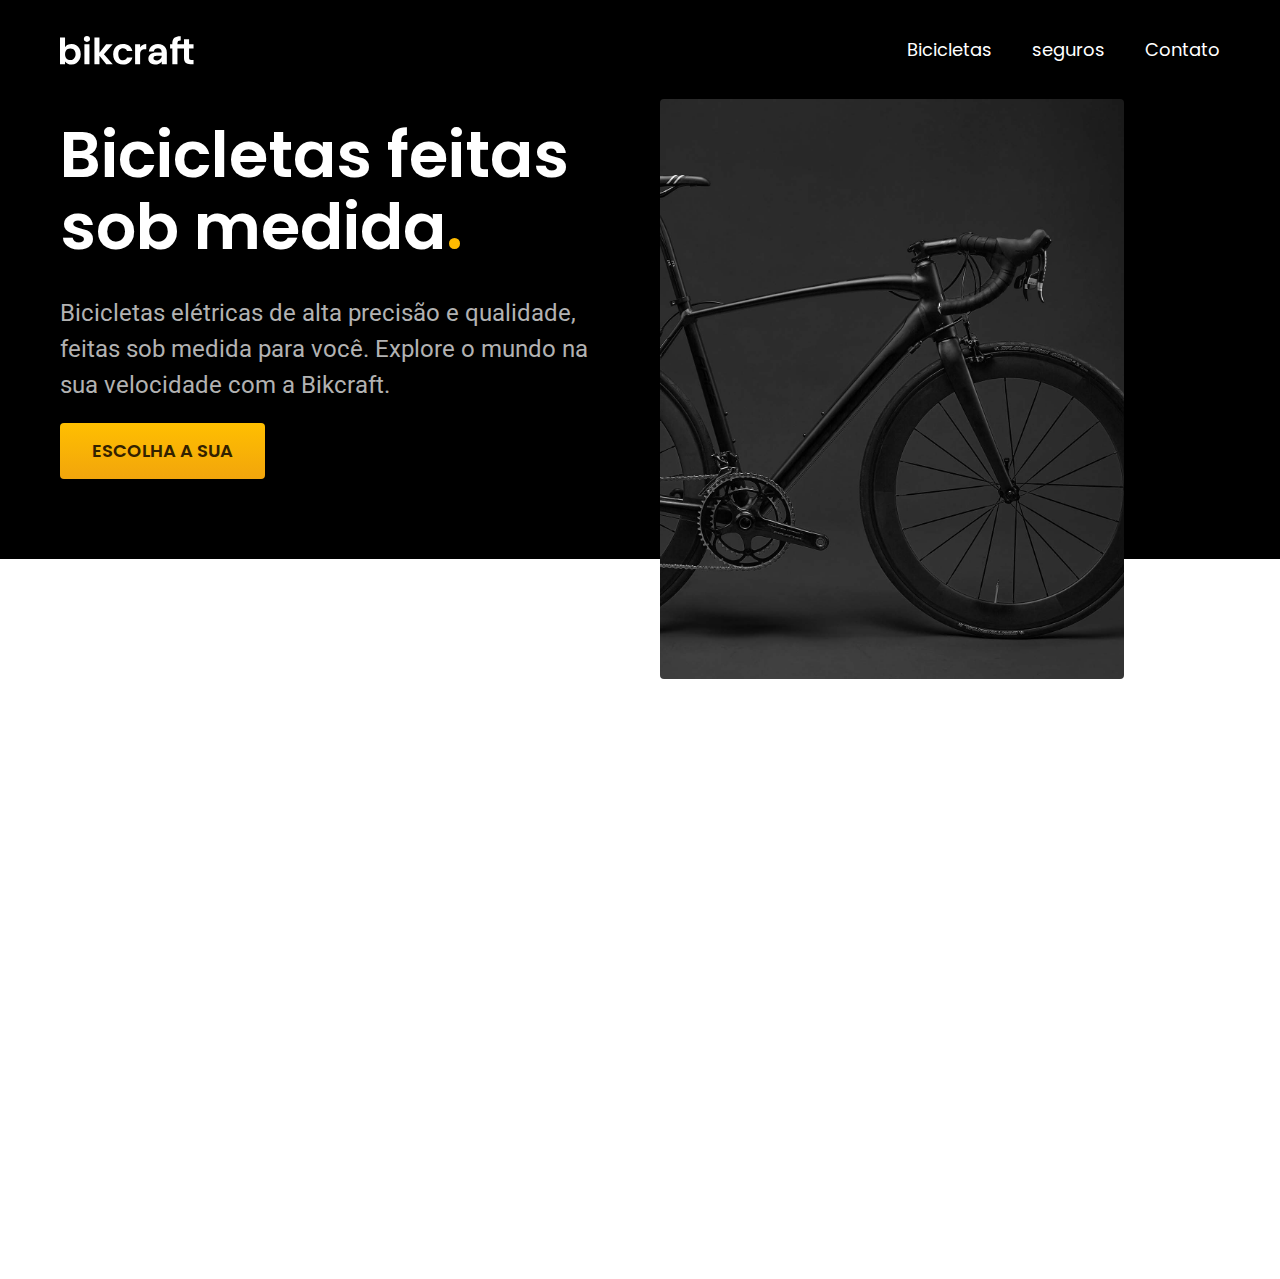
==== index.html @ f90decf6 "atualização das fonts" ====
<!DOCTYPE html>
<html lang="pt-br">

<head>
  <meta charset="UTF-8">
  <meta name="viewport" content="width=device-width, initial-scale=1.0">
  <meta name="description" content="Bicicletas elétricas de alta precisão e qualidade, feitas sob medida para você. Explore o mundo na sua velocidade com a Bikcraft.">
  <title>Bikcraft - Bicicletas Elétricas</title>
  <link rel="stylesheet" href="./css/style.css">

  <link rel="preconnect" href="https://fonts.googleapis.com">
  <link rel="preconnect" href="https://fonts.gstatic.com" crossorigin>
  <link href="https://fonts.googleapis.com/css2?family=Poppins:wght@400;600&family=Roboto:wght@400;500&display=swap" rel="stylesheet">
</head>

<body>
  <header class="header-bg">
    <div class="header">
      <a href="./"><img src="./img/bikcraft.svg" alt=""></a>

      <nav aria-label="primaria">
        <ul class="header-menu">
          <li><a href="./bicicletas.html">Bicicletas</a></li>
          <li><a href="./seguros.html">seguros</a></li>
          <li><a href="./contato.html">Contato</a></li>
        </ul>
      </nav>
    </div>
  </header>

  <main class="introducao-bg">
    <div class="introducao">
      <div class="introducao-conteudo">
        <h1>Bicicletas feitas sob medida<span>.</span></h1>
        <p>Bicicletas elétricas de alta precisão e qualidade, feitas sob medida para você. Explore o mundo na sua velocidade com a Bikcraft.</p>
        <a href="./bicicletas.html">Escolha a sua</a>
      </div>
      <div>
        <img src="./img/fotos/introducao.jpg" alt="Bicicleta elétrica preta.">
      </div>
    </div>

  </main>

</body>

</html>
---- css/style.css ----
body {
  margin: 0px;
  font-family: Arial, Helvetica, sans-serif;
  padding-bottom: 600px;
}

h1,
ul,
p {
  margin: 0px;
}

ul {
  margin: 0px;
  padding: 0px;
  list-style: none;
}

a {
  text-decoration: none;
  color: inherit;
}

img {
  max-width: 100%;
  display: block;
}

.header-bg {
  background-color: #000000;
}

.header {
  display: flex;
  flex-wrap: wrap;
  gap: 20px;
  justify-content: space-between;
  align-items: center;
  box-sizing: border-box;
  padding: 20px;
  max-width: 1200px;
  margin-left: auto;
  margin-right: auto;
}

.header-menu {
  display: flex;
  flex-wrap: wrap;
  gap: 40px;
}

.header-menu a {
  color: #ffffff;
  display: inline-block;
  padding: 16px 0px;
  font-size: 18px;
  position: relative;
  font-family: "poppins";
  font-weight: 400;
}
.header-menu a::after {
  content: "";
  display: block;
  height: 2px;
  width: 0%;
  background: #ffffff;
  margin-top: 4px;
  transition: 0.3s;
  position: absolute;
}

.header-menu a:hover:after {
  width: 100%;
}

@media (max-width: 800px) {
  .header-menu {
    gap: 20px;
  }
  .header-menu a {
    background: #111111;
    padding: 12px 16px;
    border-radius: 4px;
  }
  .header-menu a:hover {
    background-color: #2e2e2e;
  }
  .header a::after {
    display: none;
  }
}

@media (max-width: 600px) {
  .header-menu {
    gap: 12px;
  }
  .header-menu a {
    padding: 8px 12px;
    font-size: 14px;
  }
}

.introducao-bg {
  background: #000000;
  color: #ffffff;
  box-shadow: inset 0 -120px #ffffff;
}

.introducao {
  display: grid;
  grid-template-columns: 1fr 1fr;
  gap: 0px 40px;
  box-sizing: border-box;
  max-width: 1200px;
  padding-left: 20px;
  padding-right: 20px;
  margin-left: auto;
  margin-right: auto;
}

.introducao-conteudo {
  align-self: end;
  padding-bottom: 200px;
}

.introducao img {
  height: 100%;
  object-fit: cover;
  margin-bottom: -120px;
  border-radius: 4px;
}

.introducao h1 {
  margin-bottom: 32px;
  font-size: 64px;
  line-height: 1.125;
  font-family: "poppins";
  font-weight: 600;
}
.introducao h1 span {
  color: #ffbb00;
}

.introducao p {
  margin-bottom: 20px;
  font-size: 24px;
  line-height: 1.5;
  color: #b2b2b2;
  font-family: "roboto";
  font-weight: 400;
}
.introducao a {
  display: inline-block;
  padding: 16px 32px;
  background: linear-gradient(#ffbf00, #f2a50c);
  border-radius: 4px;
  box-shadow: 0 1px 2px rgba(0, 0, 0, 0.1);
  text-transform: uppercase;
  color: #332200;
  font-size: 18px;
  line-height: 1.33;
  font-family: "poppins";
  font-weight: 600;
}

.introducao a:hover {
  background: linear-gradient(#ffb60d, #e59317);
  border-radius: 4px;
  box-shadow: 0 1px 2px rgba(0, 0, 0, 0.1);
}
@media (max-width: 600px) {
  .introducao a {
    padding: 12px 16px;
    font-size: 16px;
  }
}

@media (max-width: 1200px) {
  .introducao h1 {
    font-size: 48px;
  }
  .introducao p {
    font-size: 18px;
  }
}

@media (max-width: 800px) {
  .introducao-bg {
    background: #111111;
    padding-top: 40px;
    box-shadow: inset 0 -60px #ffffff;
  }
  .introducao {
    grid-template-columns: 1fr;
    gap: 32px;
  }
  .introducao-conteudo {
    padding-bottom: 0px;
  }
  .introducao h1 {
    font-size: 32px;
    margin-bottom: 16px;
  }
  .introducao img {
    height: 300px;
    width: 100%;
  }
}
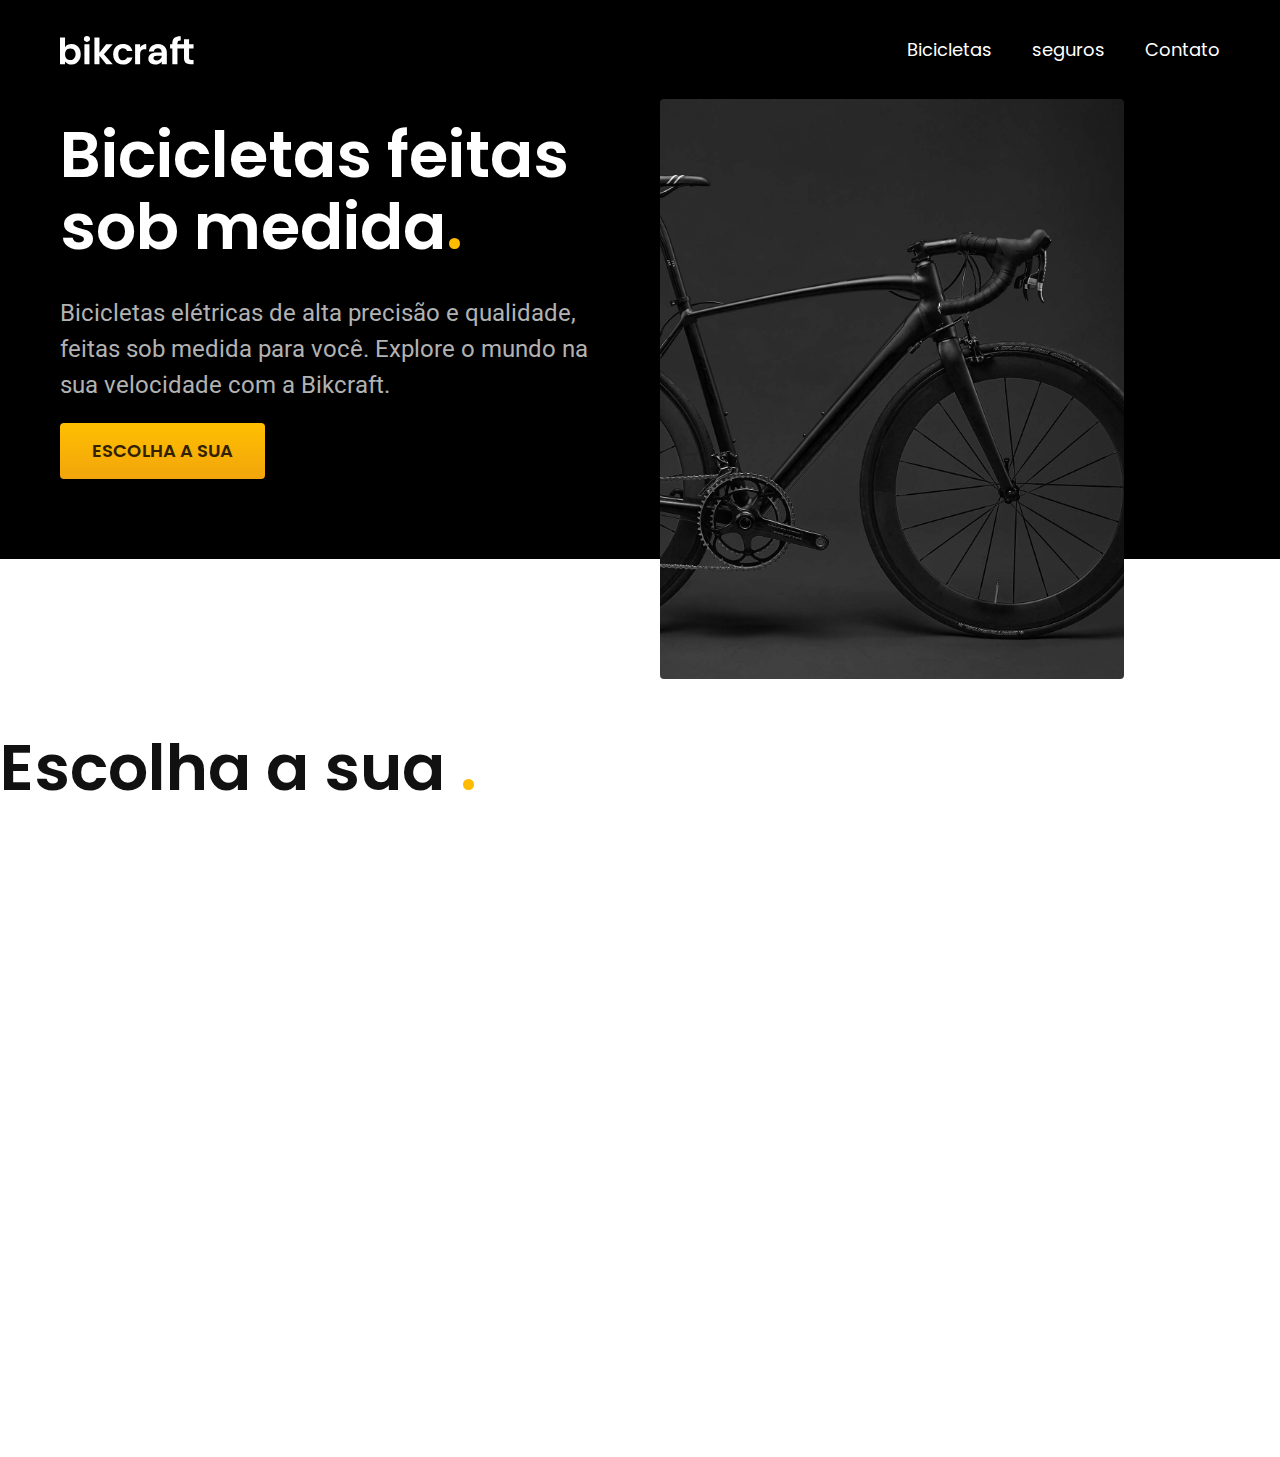
==== commit 438a05aa: "estrutura melhorada" ====
--- a/index.html
+++ b/index.html
@@ -19,7 +19,7 @@
       <a href="./"><img src="./img/bikcraft.svg" alt=""></a>
 
       <nav aria-label="primaria">
-        <ul class="header-menu">
+        <ul class="header-menu cor-0">
           <li><a href="./bicicletas.html">Bicicletas</a></li>
           <li><a href="./seguros.html">seguros</a></li>
           <li><a href="./contato.html">Contato</a></li>
@@ -31,9 +31,9 @@
   <main class="introducao-bg">
     <div class="introducao">
       <div class="introducao-conteudo">
-        <h1>Bicicletas feitas sob medida<span>.</span></h1>
-        <p>Bicicletas elétricas de alta precisão e qualidade, feitas sob medida para você. Explore o mundo na sua velocidade com a Bikcraft.</p>
-        <a href="./bicicletas.html">Escolha a sua</a>
+        <h1 class="texto-grande cor-0">Bicicletas feitas sob medida<span class="cor-p1">.</span></h1>
+        <p class="texto-medio cor-5">Bicicletas elétricas de alta precisão e qualidade, feitas sob medida para você. Explore o mundo na sua velocidade com a Bikcraft.</p>
+        <a class="botao" href="./bicicletas.html">Escolha a sua</a>
       </div>
       <div>
         <img src="./img/fotos/introducao.jpg" alt="Bicicleta elétrica preta.">
@@ -42,6 +42,8 @@
 
   </main>
 
+  <h2 class="texto-grande">Escolha a sua <span class="cor-p1">.</span></h2>
+
 </body>
 
 </html>--- a/css/style.css
+++ b/css/style.css
@@ -1,208 +1,13 @@
-body {
-  margin: 0px;
-  font-family: Arial, Helvetica, sans-serif;
-  padding-bottom: 600px;
-}
+@import "./global/header.css";
+@import "./utilidades/tipografia.css";
+@import "./utilidades/cores.css";
+@import "./utilidades/componentes.css";
 
-h1,
-ul,
-p {
-  margin: 0px;
-}
+@import "./global/global.css";
 
-ul {
-  margin: 0px;
-  padding: 0px;
-  list-style: none;
-}
+/* Utilidades */
+@import "./componentes/utilidades.css";
 
-a {
-  text-decoration: none;
-  color: inherit;
-}
+/*Home*/
 
-img {
-  max-width: 100%;
-  display: block;
-}
-
-.header-bg {
-  background-color: #000000;
-}
-
-.header {
-  display: flex;
-  flex-wrap: wrap;
-  gap: 20px;
-  justify-content: space-between;
-  align-items: center;
-  box-sizing: border-box;
-  padding: 20px;
-  max-width: 1200px;
-  margin-left: auto;
-  margin-right: auto;
-}
-
-.header-menu {
-  display: flex;
-  flex-wrap: wrap;
-  gap: 40px;
-}
-
-.header-menu a {
-  color: #ffffff;
-  display: inline-block;
-  padding: 16px 0px;
-  font-size: 18px;
-  position: relative;
-  font-family: "poppins";
-  font-weight: 400;
-}
-.header-menu a::after {
-  content: "";
-  display: block;
-  height: 2px;
-  width: 0%;
-  background: #ffffff;
-  margin-top: 4px;
-  transition: 0.3s;
-  position: absolute;
-}
-
-.header-menu a:hover:after {
-  width: 100%;
-}
-
-@media (max-width: 800px) {
-  .header-menu {
-    gap: 20px;
-  }
-  .header-menu a {
-    background: #111111;
-    padding: 12px 16px;
-    border-radius: 4px;
-  }
-  .header-menu a:hover {
-    background-color: #2e2e2e;
-  }
-  .header a::after {
-    display: none;
-  }
-}
-
-@media (max-width: 600px) {
-  .header-menu {
-    gap: 12px;
-  }
-  .header-menu a {
-    padding: 8px 12px;
-    font-size: 14px;
-  }
-}
-
-.introducao-bg {
-  background: #000000;
-  color: #ffffff;
-  box-shadow: inset 0 -120px #ffffff;
-}
-
-.introducao {
-  display: grid;
-  grid-template-columns: 1fr 1fr;
-  gap: 0px 40px;
-  box-sizing: border-box;
-  max-width: 1200px;
-  padding-left: 20px;
-  padding-right: 20px;
-  margin-left: auto;
-  margin-right: auto;
-}
-
-.introducao-conteudo {
-  align-self: end;
-  padding-bottom: 200px;
-}
-
-.introducao img {
-  height: 100%;
-  object-fit: cover;
-  margin-bottom: -120px;
-  border-radius: 4px;
-}
-
-.introducao h1 {
-  margin-bottom: 32px;
-  font-size: 64px;
-  line-height: 1.125;
-  font-family: "poppins";
-  font-weight: 600;
-}
-.introducao h1 span {
-  color: #ffbb00;
-}
-
-.introducao p {
-  margin-bottom: 20px;
-  font-size: 24px;
-  line-height: 1.5;
-  color: #b2b2b2;
-  font-family: "roboto";
-  font-weight: 400;
-}
-.introducao a {
-  display: inline-block;
-  padding: 16px 32px;
-  background: linear-gradient(#ffbf00, #f2a50c);
-  border-radius: 4px;
-  box-shadow: 0 1px 2px rgba(0, 0, 0, 0.1);
-  text-transform: uppercase;
-  color: #332200;
-  font-size: 18px;
-  line-height: 1.33;
-  font-family: "poppins";
-  font-weight: 600;
-}
-
-.introducao a:hover {
-  background: linear-gradient(#ffb60d, #e59317);
-  border-radius: 4px;
-  box-shadow: 0 1px 2px rgba(0, 0, 0, 0.1);
-}
-@media (max-width: 600px) {
-  .introducao a {
-    padding: 12px 16px;
-    font-size: 16px;
-  }
-}
-
-@media (max-width: 1200px) {
-  .introducao h1 {
-    font-size: 48px;
-  }
-  .introducao p {
-    font-size: 18px;
-  }
-}
-
-@media (max-width: 800px) {
-  .introducao-bg {
-    background: #111111;
-    padding-top: 40px;
-    box-shadow: inset 0 -60px #ffffff;
-  }
-  .introducao {
-    grid-template-columns: 1fr;
-    gap: 32px;
-  }
-  .introducao-conteudo {
-    padding-bottom: 0px;
-  }
-  .introducao h1 {
-    font-size: 32px;
-    margin-bottom: 16px;
-  }
-  .introducao img {
-    height: 300px;
-    width: 100%;
-  }
-}
+@import "./home/introducao.css";
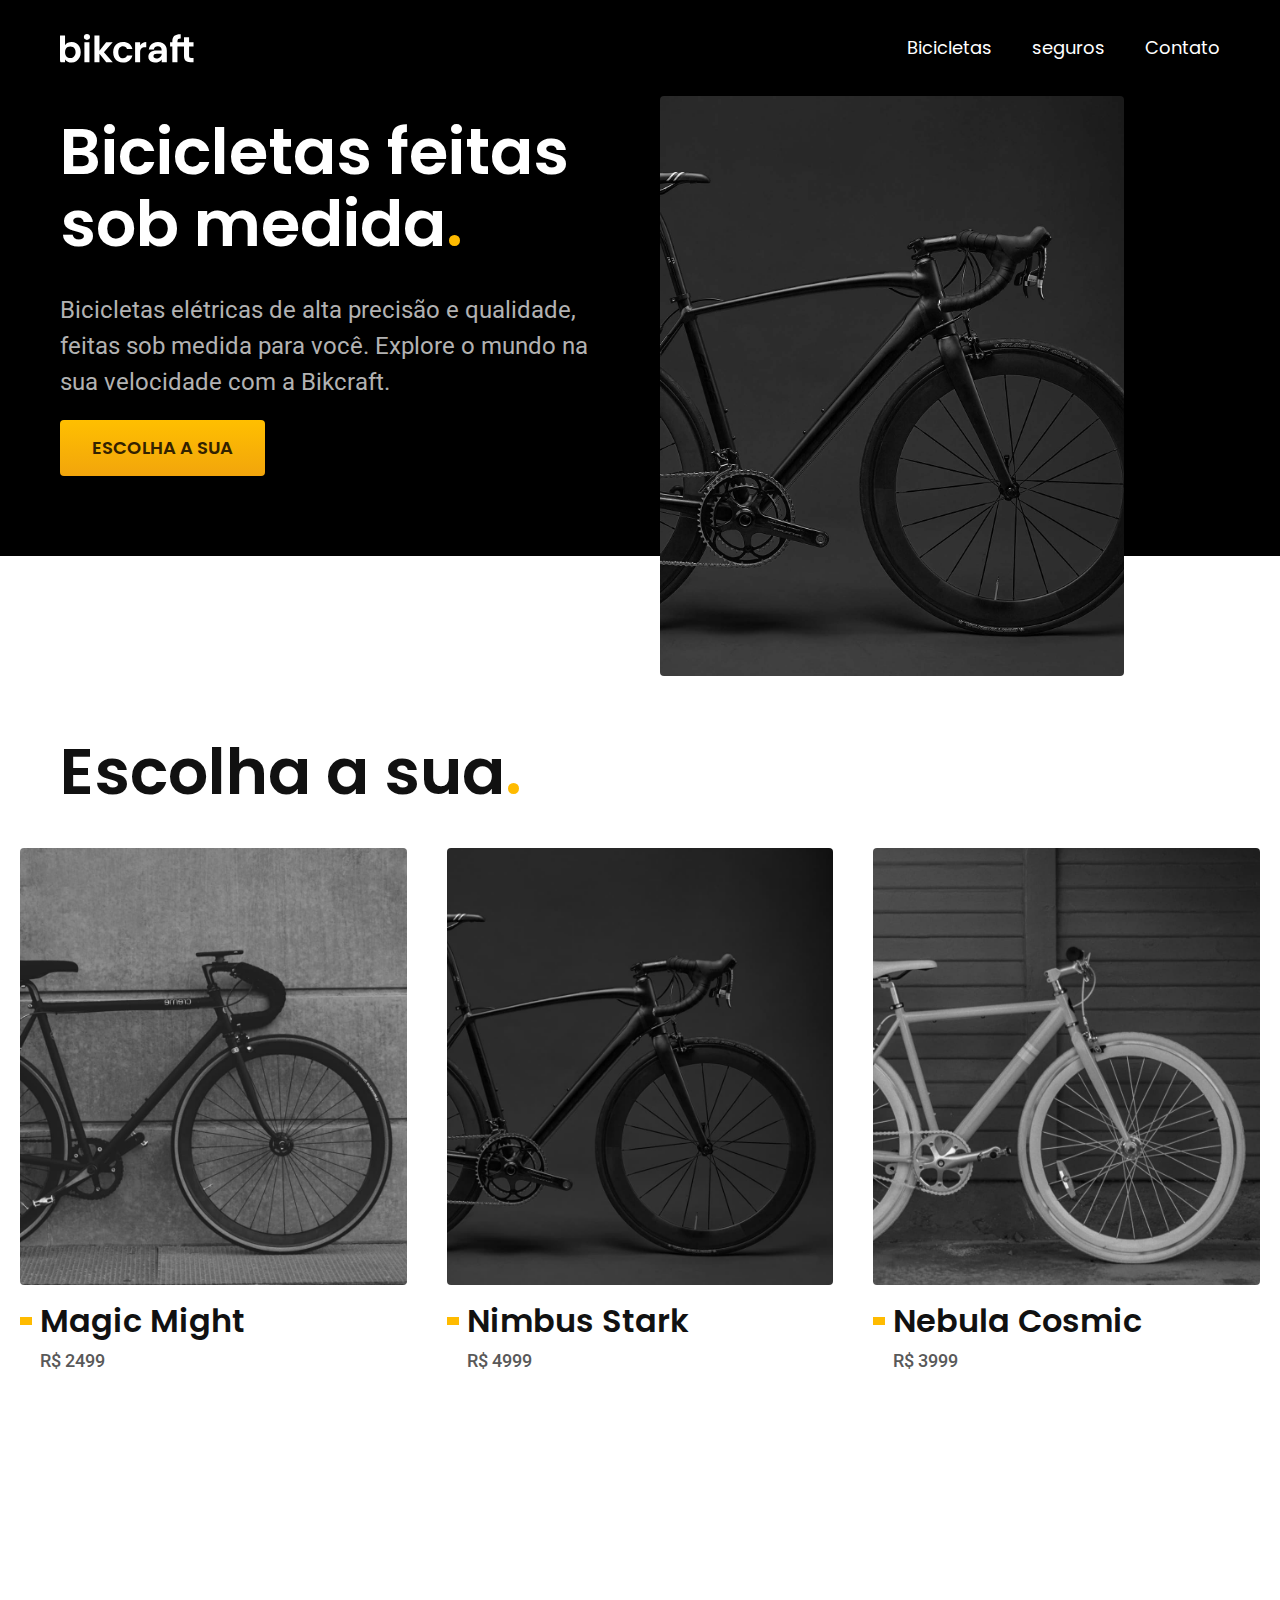
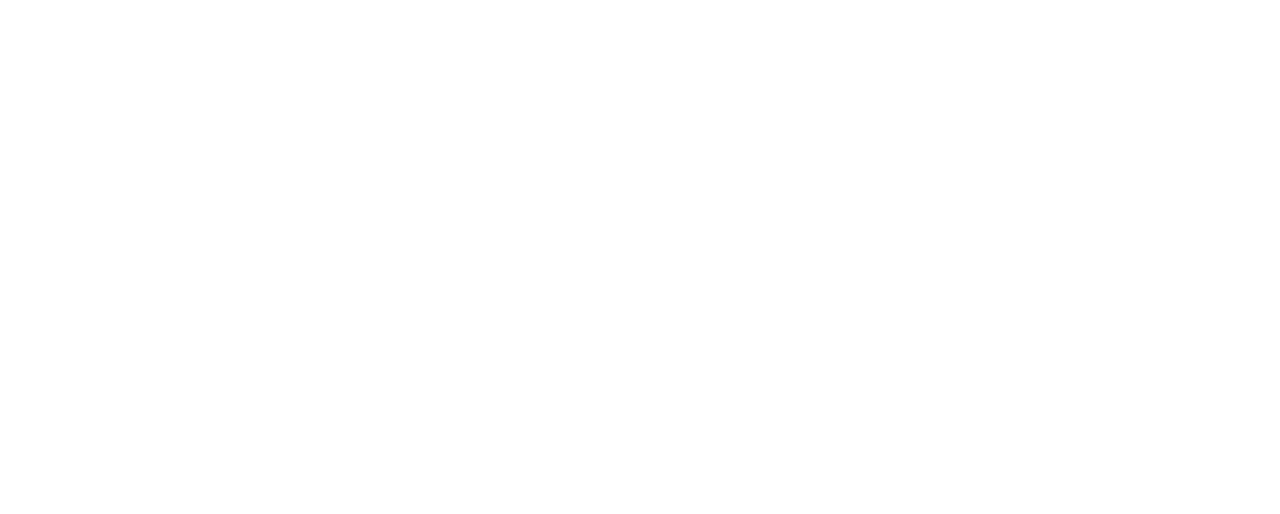
==== commit d4aa0d3b: "slide dos produtos" ====
--- a/index.html
+++ b/index.html
@@ -15,11 +15,11 @@
 
 <body>
   <header class="header-bg">
-    <div class="header">
+    <div class="header container">
       <a href="./"><img src="./img/bikcraft.svg" alt=""></a>
 
       <nav aria-label="primaria">
-        <ul class="header-menu cor-0">
+        <ul class="header-menu font-1-m cor-0">
           <li><a href="./bicicletas.html">Bicicletas</a></li>
           <li><a href="./seguros.html">seguros</a></li>
           <li><a href="./contato.html">Contato</a></li>
@@ -29,20 +29,45 @@
   </header>
 
   <main class="introducao-bg">
-    <div class="introducao">
+    <div class="introducao container">
       <div class="introducao-conteudo">
-        <h1 class="texto-grande cor-0">Bicicletas feitas sob medida<span class="cor-p1">.</span></h1>
-        <p class="texto-medio cor-5">Bicicletas elétricas de alta precisão e qualidade, feitas sob medida para você. Explore o mundo na sua velocidade com a Bikcraft.</p>
+        <h1 class="font-1-xxl cor-0">Bicicletas feitas sob medida<span class="cor-p1">.</span></h1>
+        <p class="font-2-l cor-5">Bicicletas elétricas de alta precisão e qualidade, feitas sob medida para você. Explore o mundo na sua velocidade com a Bikcraft.</p>
         <a class="botao" href="./bicicletas.html">Escolha a sua</a>
       </div>
       <div>
         <img src="./img/fotos/introducao.jpg" alt="Bicicleta elétrica preta.">
       </div>
     </div>
-
   </main>
 
-  <h2 class="texto-grande">Escolha a sua <span class="cor-p1">.</span></h2>
+  <article class="bicicletas-lista">
+    <h2 class="container font-1-xxl">Escolha a sua<span class="cor-p1">.</span></h2>
+
+    <ul>
+      <li>
+        <a href="./bicicletas/magic.html">
+          <img src="./img/bicicletas/magic-home.jpg" alt="Bicicleta preta">
+          <h3 class="font-1-xl">Magic Might</h3>
+          <span class="font-2-m cor-8">R$ 2499</span>
+        </a>
+      </li>
+      <li>
+        <a href="./bicicletas/nimbus.html">
+          <img src="./img/bicicletas/nimbus-home.jpg" alt="Bicicleta preta">
+          <h3 class="font-1-xl">Nimbus Stark</h3>
+          <span class="font-2-m cor-8">R$ 4999</span>
+        </a>
+      </li>
+      <li>
+        <a href="./bicicletas/nebula.html">
+          <img src="./img/bicicletas/nebula-home.jpg" alt="Bicicleta preta">
+          <h3 class="font-1-xl">Nebula Cosmic</h3>
+          <span class="font-2-m cor-8">R$ 3999</span>
+        </a>
+      </li>
+    </ul>
+  </article>
 
 </body>
 
--- a/css/style.css
+++ b/css/style.css
@@ -11,3 +11,6 @@
 /*Home*/
 
 @import "./home/introducao.css";
+
+/*Bicicletas*/
+@import "./bicicletas/bicicletas-lista.css";
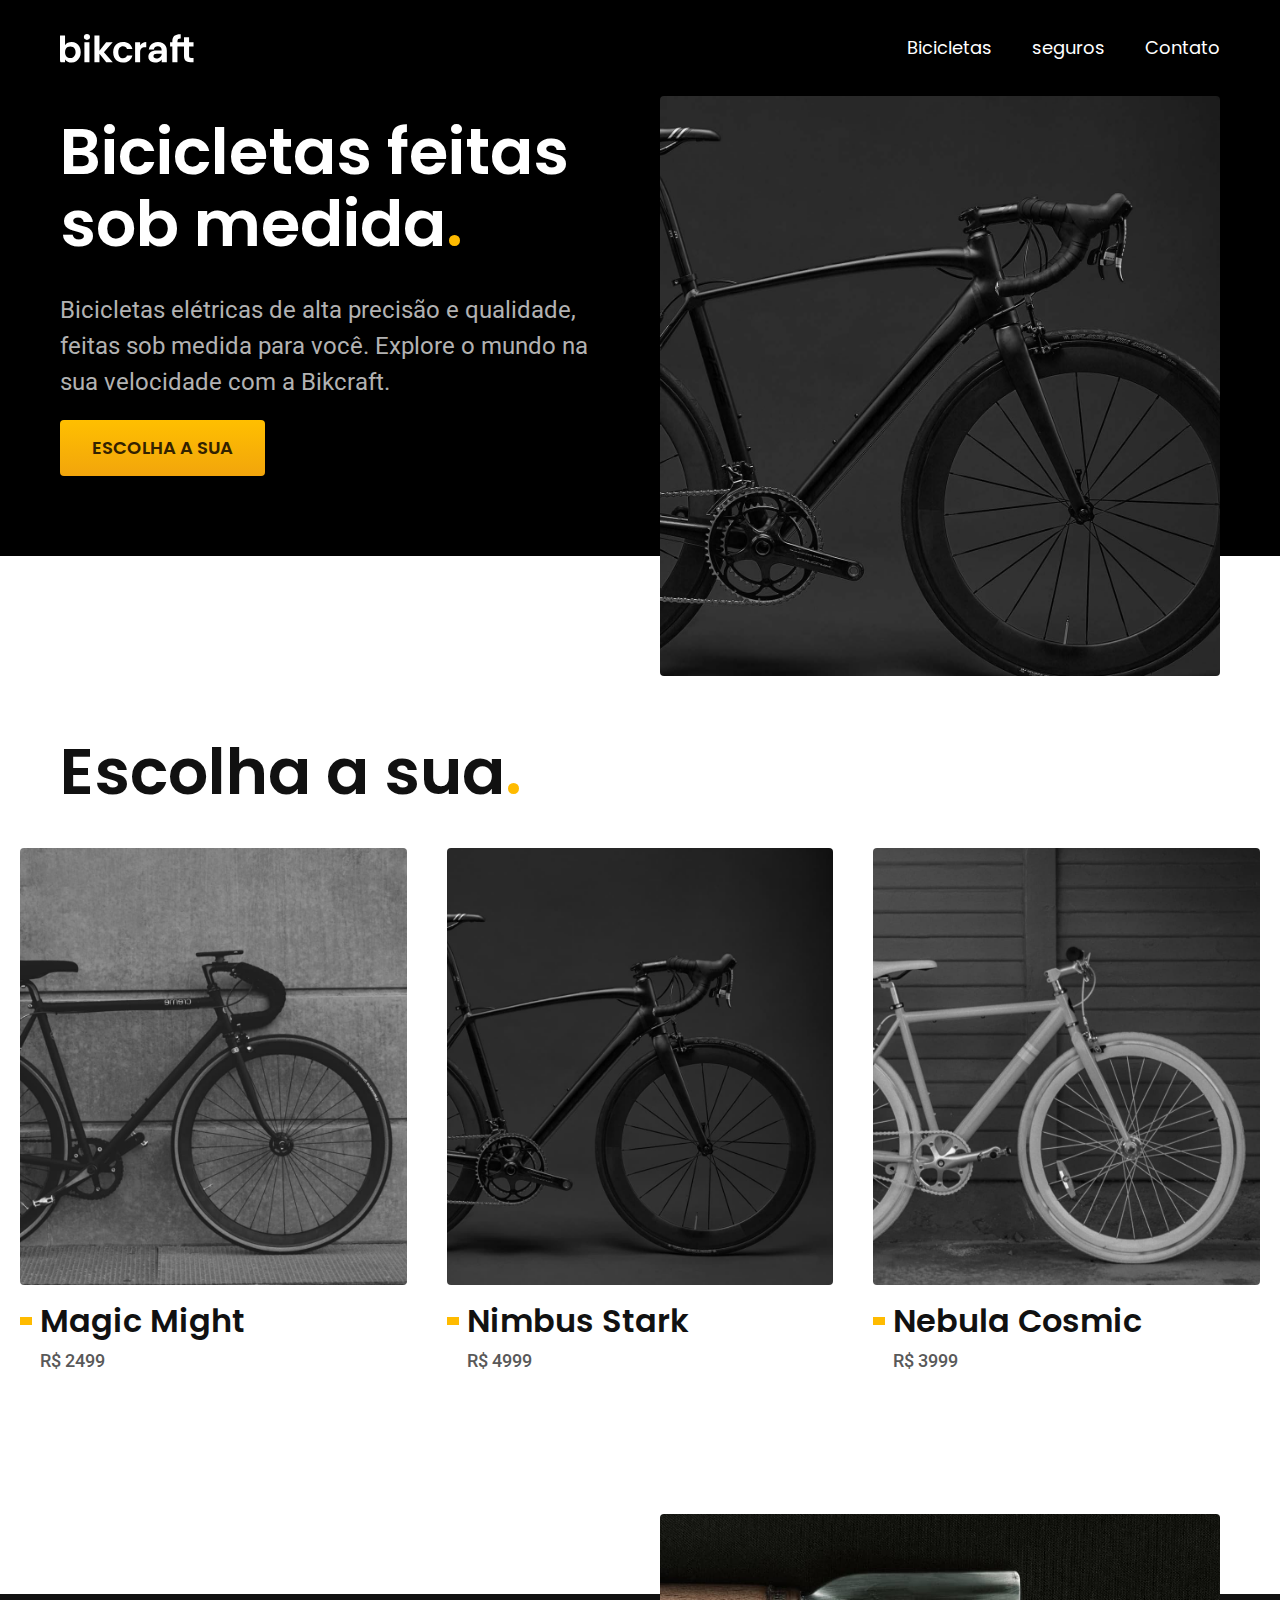
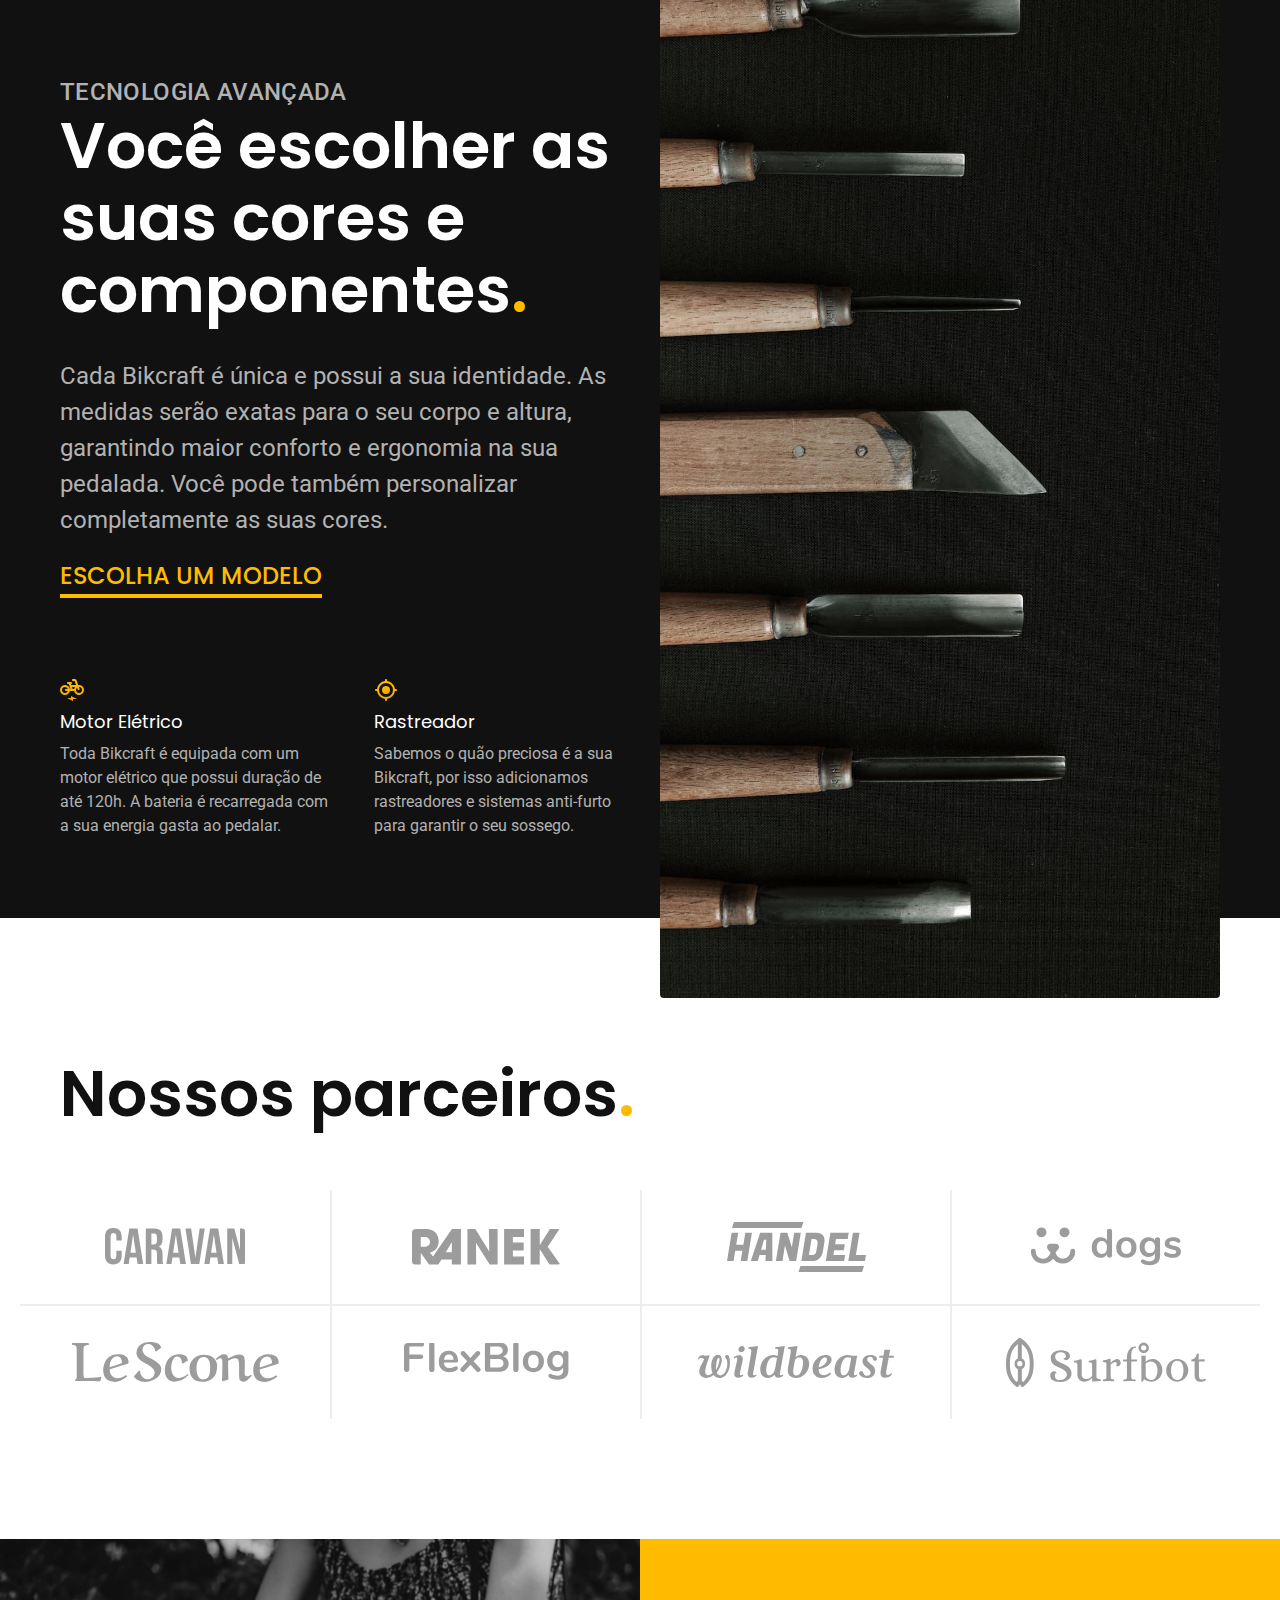
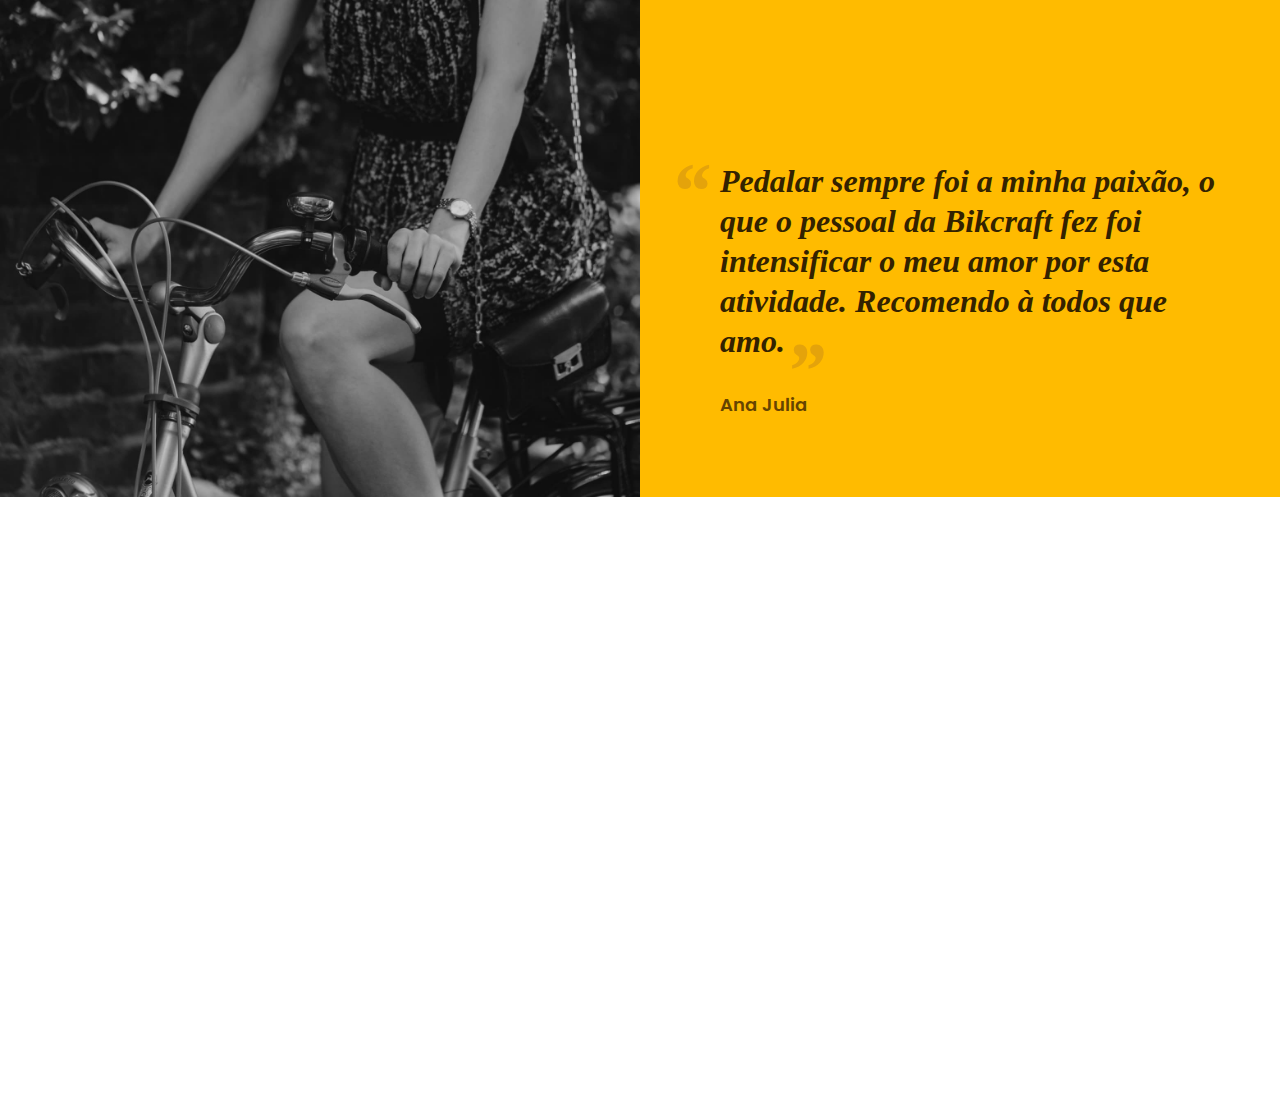
==== commit 8f26cecd: "depoimentos" ====
--- a/index.html
+++ b/index.html
@@ -10,7 +10,7 @@
 
   <link rel="preconnect" href="https://fonts.googleapis.com">
   <link rel="preconnect" href="https://fonts.gstatic.com" crossorigin>
-  <link href="https://fonts.googleapis.com/css2?family=Poppins:wght@400;600&family=Roboto:wght@400;500&display=swap" rel="stylesheet">
+  <link href="https://fonts.googleapis.com/css2?family=Merriweather:wght@900&family=Poppins:wght@400;600&family=Roboto:wght@400;500&display=swap" rel="stylesheet">
 </head>
 
 <body>
@@ -68,7 +68,59 @@
       </li>
     </ul>
   </article>
+  <article class="tecnologia-bg">
+    <div class="tecnologia container">
+      <div class="tecnologia-conteudo">
+        <span class="font-2-l-b cor-5">Tecnologia Avançada</span>
+        <h2 class="font-1-xxl cor-0">Você escolher as suas cores e componentes<span class="cor-p1">.</span></h2>
+        <p class="font-2-l cor-5">Cada Bikcraft é única e possui a sua identidade. As medidas serão exatas para o seu corpo e altura, garantindo maior conforto e ergonomia na sua pedalada. Você pode também personalizar completamente as suas cores.</p>
+        <a class="link" href="./bicicletas.html">Escolha um modelo</a>
+        <div class="tecnologia-vantagens">
+          <div>
+            <img src="./img/icones/eletrica.svg" alt="">
+            <h3 class="font-1-m cor-0">Motor Elétrico</h3>
+            <p class="font-2-s cor-5">Toda Bikcraft é equipada com um motor elétrico que possui duração de até 120h. A bateria é recarregada com a sua energia gasta ao pedalar.</p>
+          </div>
+          <div>
+            <img src="./img/icones/rastreador.svg" alt="">
+            <h3 class="font-1-m cor-0">Rastreador</h3>
+            <p class="font-2-s cor-5">Sabemos o quão preciosa é a sua Bikcraft, por isso adicionamos rastreadores e sistemas anti-furto para garantir o seu sossego.</p>
+          </div>
+        </div>
+      </div>
+      <div class="tecnologia-imagem">
+        <img src="./img/fotos/tecnologia.jpg" alt="">
+      </div>
+    </div>
+  </article>
 
+  <section class="parceiros" aria-label="nossos Parceiros">
+    <h2 class="container font-1-xxl">Nossos parceiros<span class="cor-p1">.</span></h2>
+
+    <ul>
+      <li><img src="./img/parceiros/caravan.svg" alt="caravan"></li>
+      <li><img src="./img/parceiros/ranek.svg" alt="renek"></li>
+      <li><img src="./img/parceiros/handel.svg" alt="dogs"></li>
+      <li><img src="./img/parceiros/dogs.svg" alt="dogs"></li>
+      <li><img src="./img/parceiros/lescone.svg" alt="lescone"></li>
+      <li><img src="./img/parceiros/flexblog.svg" alt="flexblog"></li>
+      <li><img src="./img/parceiros/wildbeast.svg" alt="wildbeast"></li>
+      <li><img src="./img/parceiros/surfbot.svg" alt="surfbot"></li>
+    </ul>
+  </section>
+
+  <section class="depoimento" aria-label="Depoimento">
+    <div>
+      <img src="./img/fotos/depoimento.jpg" alt="Pessoa pedalando uma bicicleta Kikcraft">
+    </div>
+    <div class="depoimento-conteudo">
+      <blockquote class="font-1-xl cor-p5">
+        <p>Pedalar sempre foi a minha paixão, o que o pessoal da Bikcraft fez foi intensificar o meu amor por esta atividade. Recomendo à todos que amo.</p>
+      </blockquote>
+      <span class="font-1-m-b cor-p4">Ana Julia</span>
+    </div>
+
+  </section>
 </body>
 
 </html>--- a/css/style.css
+++ b/css/style.css
@@ -11,6 +11,9 @@
 /*Home*/
 
 @import "./home/introducao.css";
+@import "./home/tecnologia.css";
+@import "./home/parceiros.css";
+@import "./home/depoimento.css";
 
 /*Bicicletas*/
 @import "./bicicletas/bicicletas-lista.css";
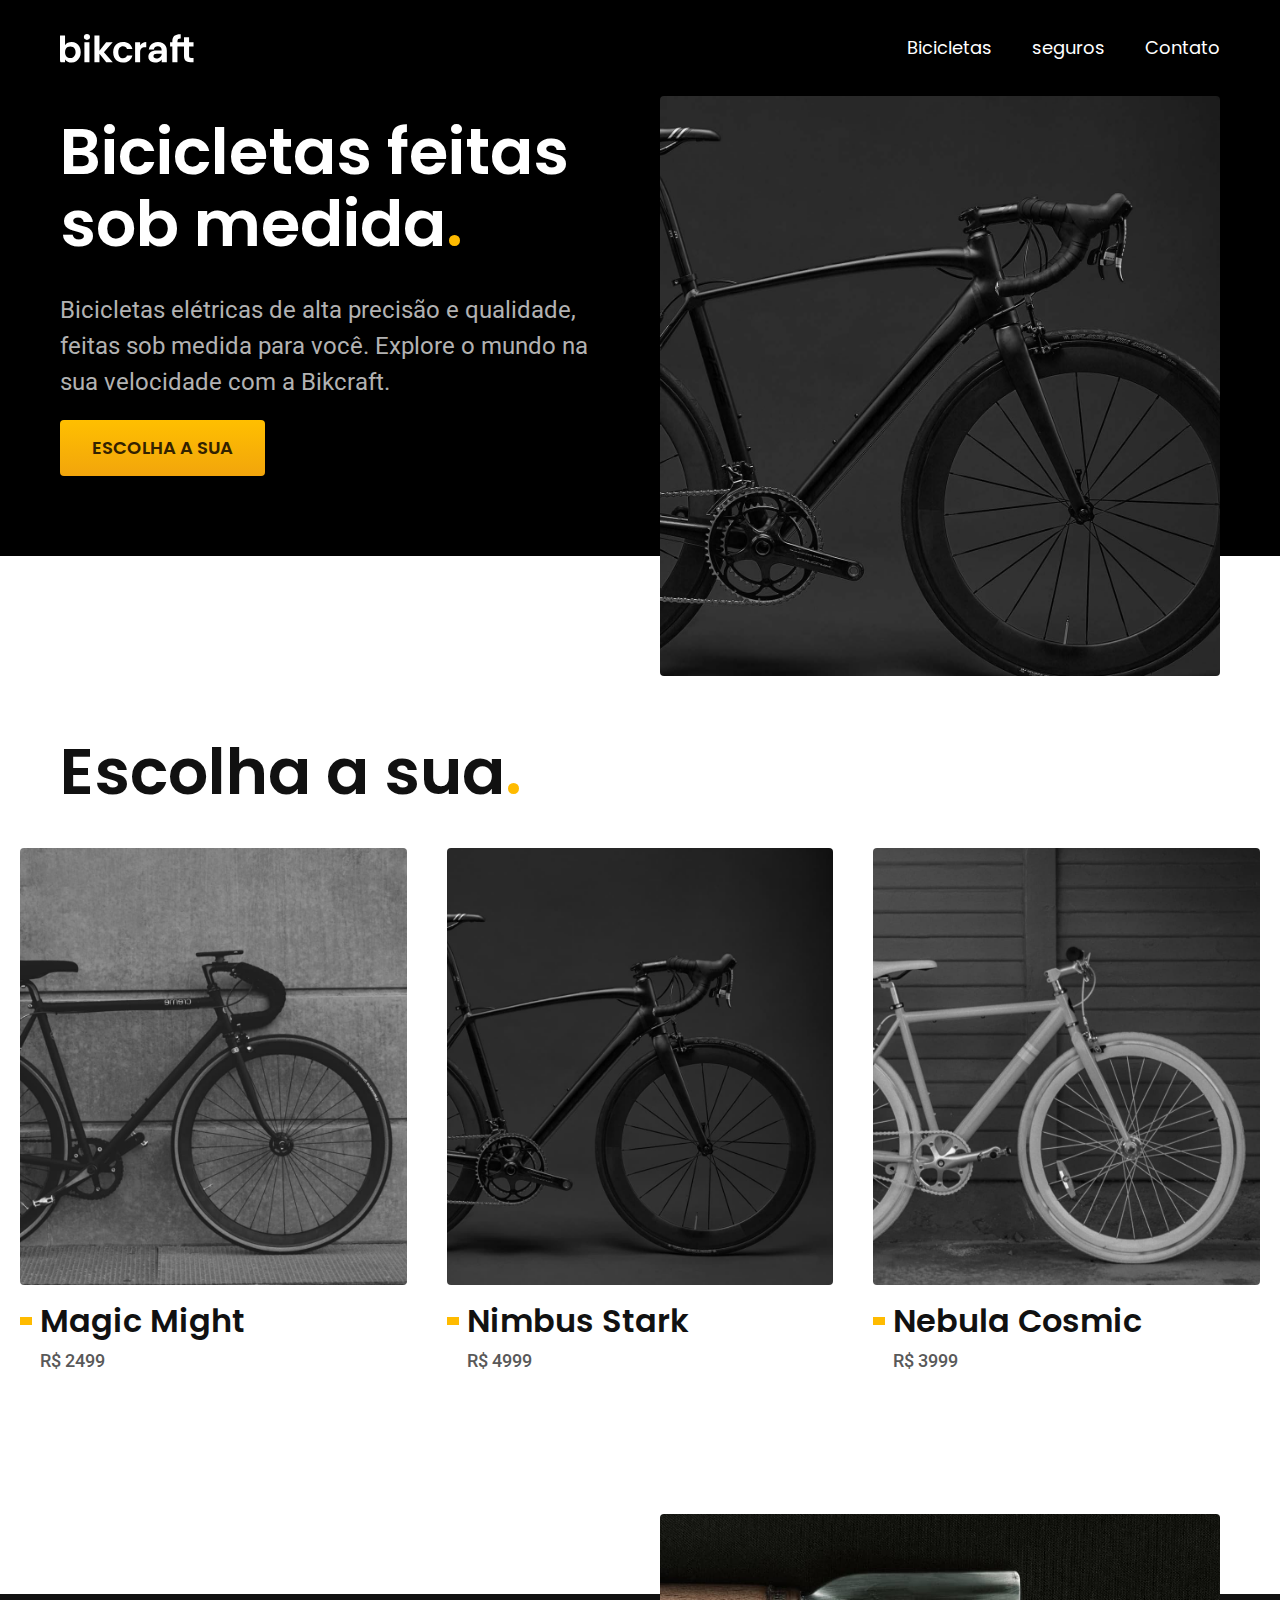
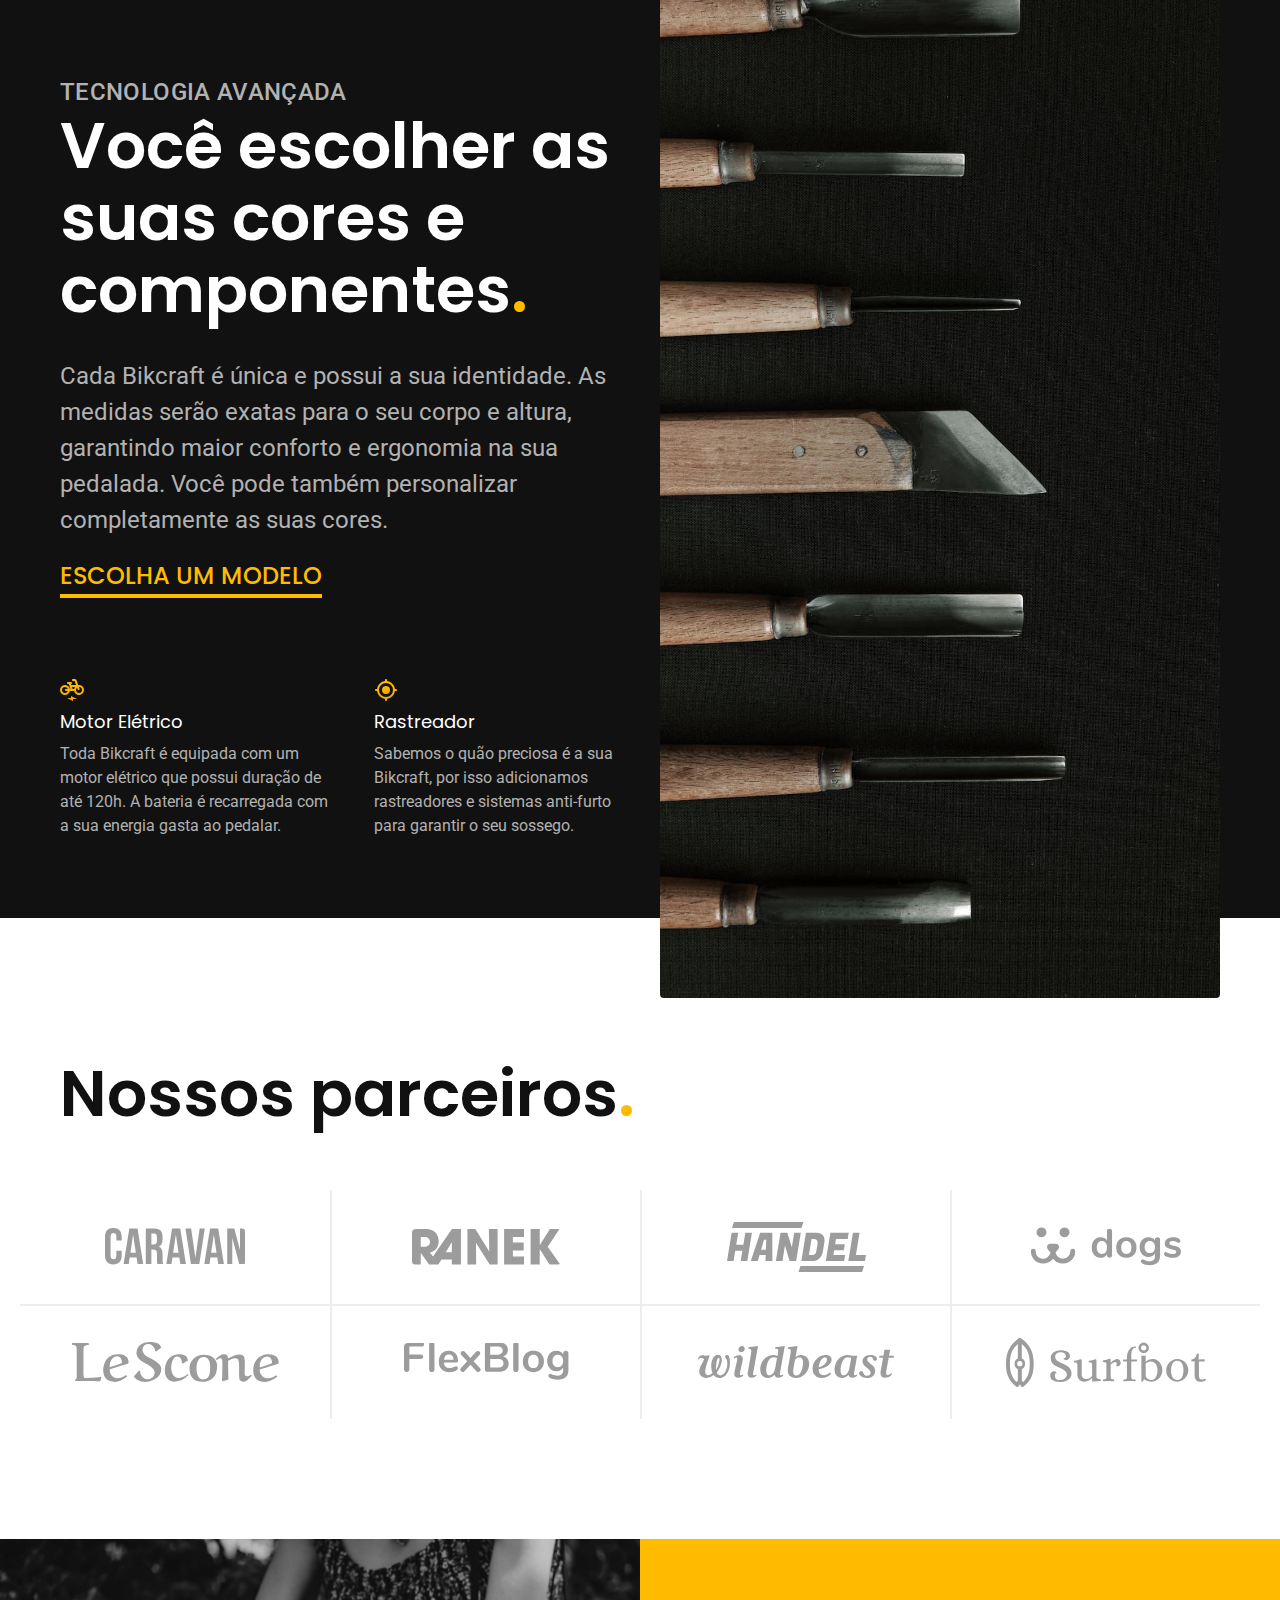
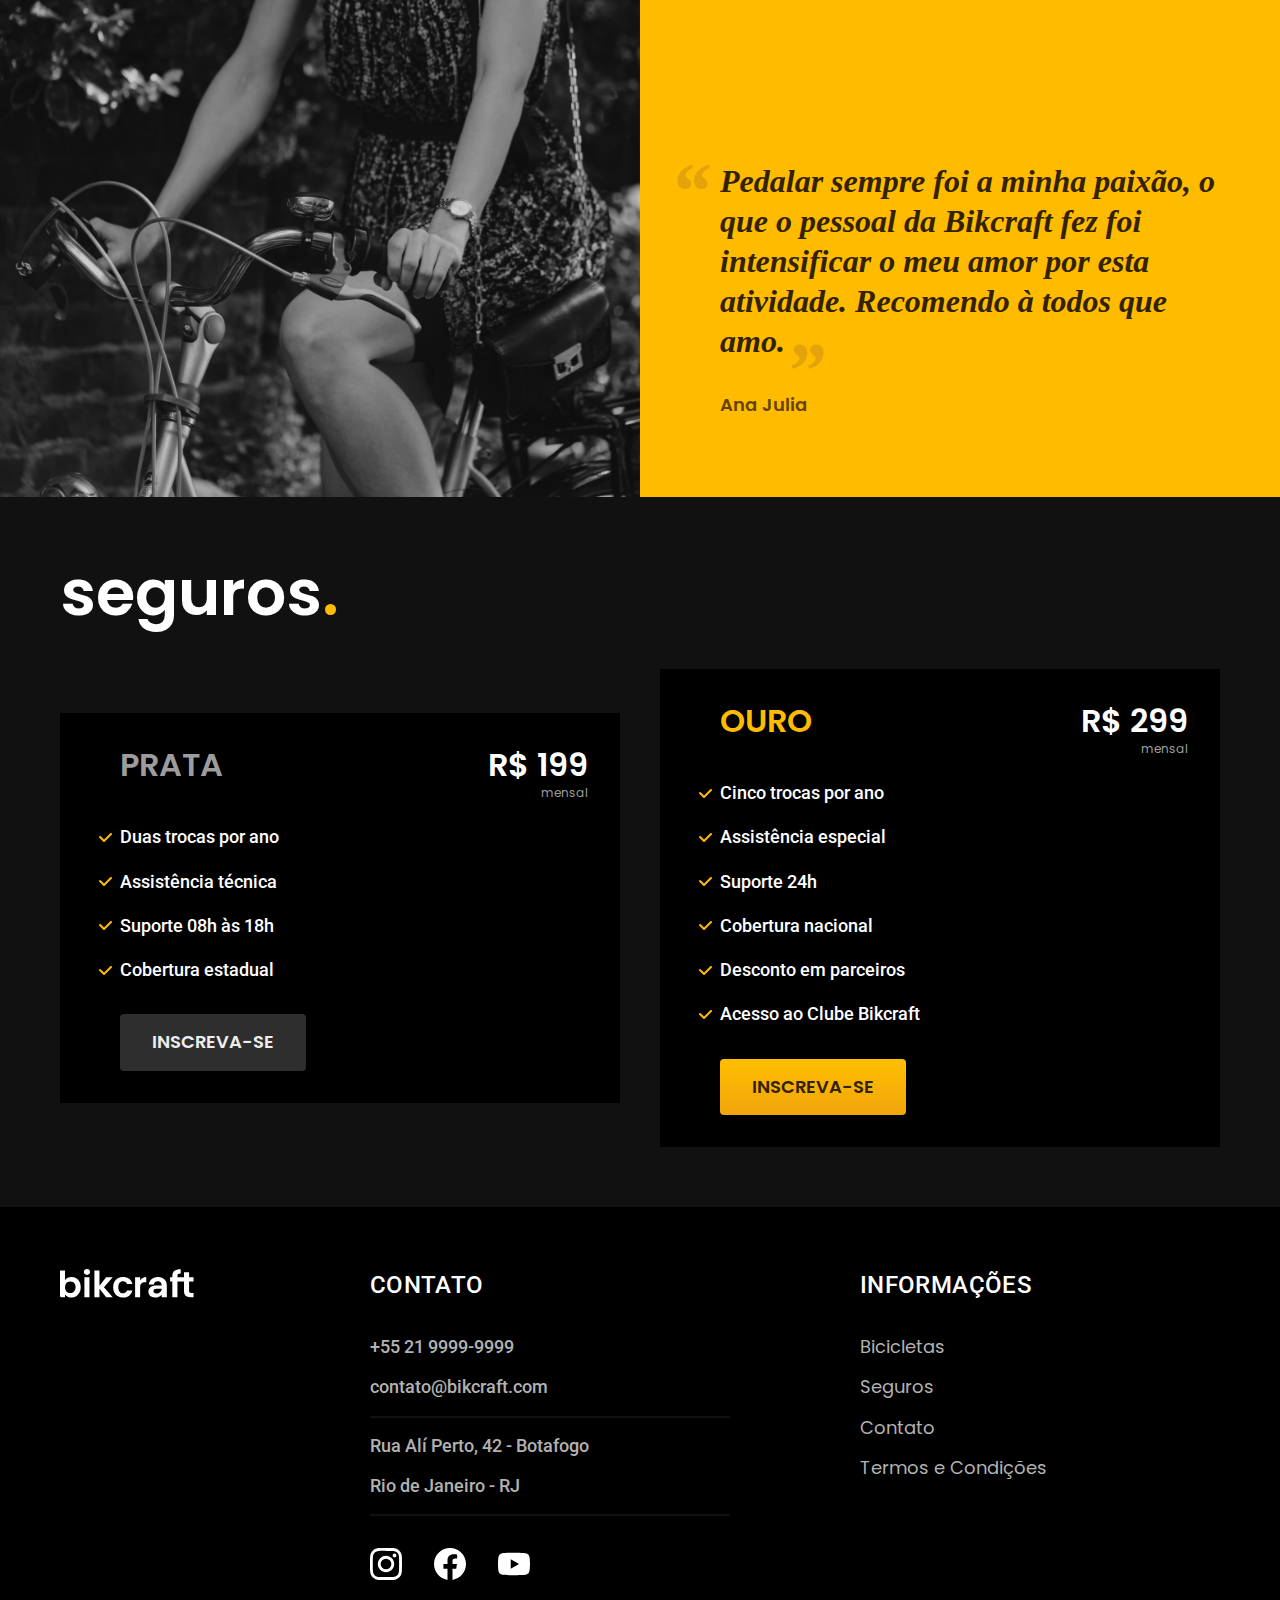
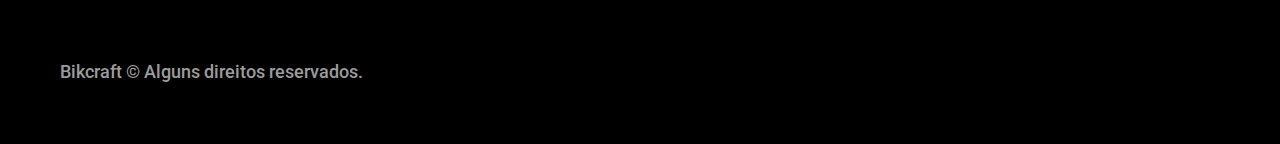
==== commit 6bf660fc: "atualização com novas paginas prontas" ====
--- a/index.html
+++ b/index.html
@@ -119,8 +119,74 @@
       </blockquote>
       <span class="font-1-m-b cor-p4">Ana Julia</span>
     </div>
+  </section>
 
-  </section>
+  <article class="seguros-bg">
+    <div class="seguros container">
+      <h2 class="font-1-xxl cor-0">seguros<span class="cor-p1">.</span></h2>
+      <div class="seguros-item">
+        <h3 class="font-1-xl cor-6">PRATA</h3>
+        <span class="font-1-xl cor-0">R$ 199 <span class="font-1-xs cor-6">mensal</span></span>
+        <ul class="font-2-m cor-0">
+          <li>Duas trocas por ano</li>
+          <li>Assistência técnica</li>
+          <li>Suporte 08h às 18h</li>
+          <li>Cobertura estadual</li>
+        </ul>
+        <a class="botao secundario" href="./orcamento.html">Inscreva-se</a>
+      </div>
+
+      <div class="seguros-item">
+        <h3 class="font-1-xl cor-p1">OURO</h3>
+        <span class="font-1-xl cor-0">R$ 299 <span class="font-1-xs cor-6">mensal</span></span>
+        <ul class="font-2-m cor-0">
+          <li>Cinco trocas por ano</li>
+          <li>Assistência especial</li>
+          <li>Suporte 24h</li>
+          <li>Cobertura nacional</li>
+          <li>Desconto em parceiros</li>
+          <li>Acesso ao Clube Bikcraft</li>
+        </ul>
+        <a class="botao" href="./orcamento.html">Inscreva-se</a>
+      </div>
+    </div>
+  </article>
+
+  <footer class="footer-bg">
+    <div class="footer container">
+      <img src="./img/bikcraft.svg" alt="Bikcraft">
+      <div class="footer-contato">
+        <h3 class="font-2-l-b cor-0">Contato</h3>
+        <ul class="font-2-m cor-5">
+          <li><a href="tel:+55219999999">+55 21 9999-9999</a></li>
+          <li><a href="mailto:contato@bikcraft.com">contato@bikcraft.com</a></li>
+          <li>Rua Alí Perto, 42 - Botafogo</li>
+          <li>Rio de Janeiro - RJ</li>
+        </ul>
+        <div class="footer-redes">
+          <a href="./">
+            <img src="./img/redes/instagram.svg" alt="instagram">
+          </a> <a href="./">
+            <img src="./img/redes/facebook.svg" alt="Facebook">
+          </a> <a href="./">
+            <img src="./img/redes/youtube.svg" alt="Youtube">
+          </a>
+        </div>
+      </div>
+      <div class="footer-informacoes">
+        <h3 class="font-2-l-b cor-0">Informações</h3>
+        <nav>
+          <ul class="font-1-m cor-5">
+            <li><a href="./bicicletas.html">Bicicletas</a></li>
+            <li><a href="./seguros.html">Seguros</a></li>
+            <li><a href="./Contato.html">Contato</a></li>
+            <li><a href="./termos.html">Termos e Condições</a></li>
+          </ul>
+        </nav>
+      </div>
+      <p class="footer-copy font-2-m cor-6">Bikcraft © Alguns direitos reservados.</p>
+    </div>
+  </footer>
 </body>
 
 </html>--- a/css/style.css
+++ b/css/style.css
@@ -4,6 +4,7 @@
 @import "./utilidades/componentes.css";
 
 @import "./global/global.css";
+@import "./global/footer.css";
 
 /* Utilidades */
 @import "./componentes/utilidades.css";
@@ -17,3 +18,10 @@
 
 /*Bicicletas*/
 @import "./bicicletas/bicicletas-lista.css";
+@import "./bicicletas/bicicletas.css";
+
+/*Seguros*/
+@import "./seguros/seguros.css";
+
+/*Termos*/
+@import "./termos/termos.css";
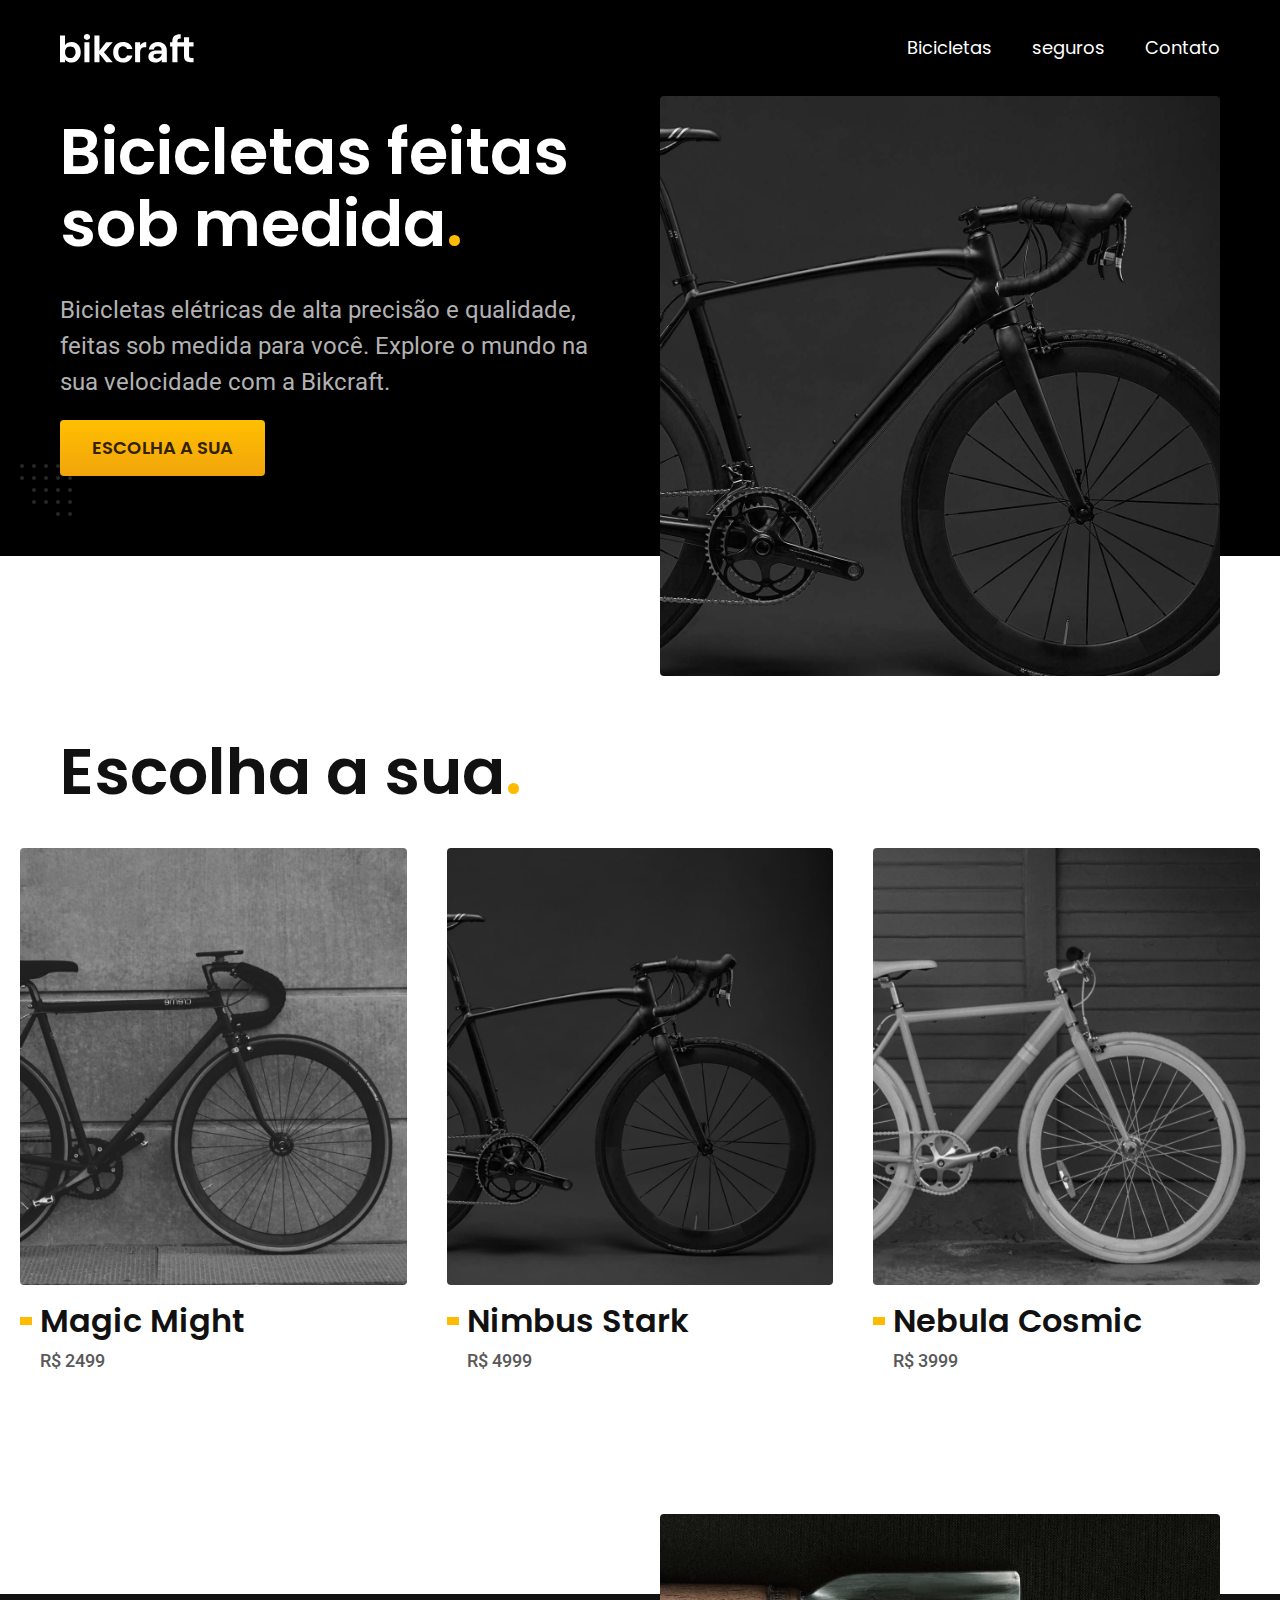
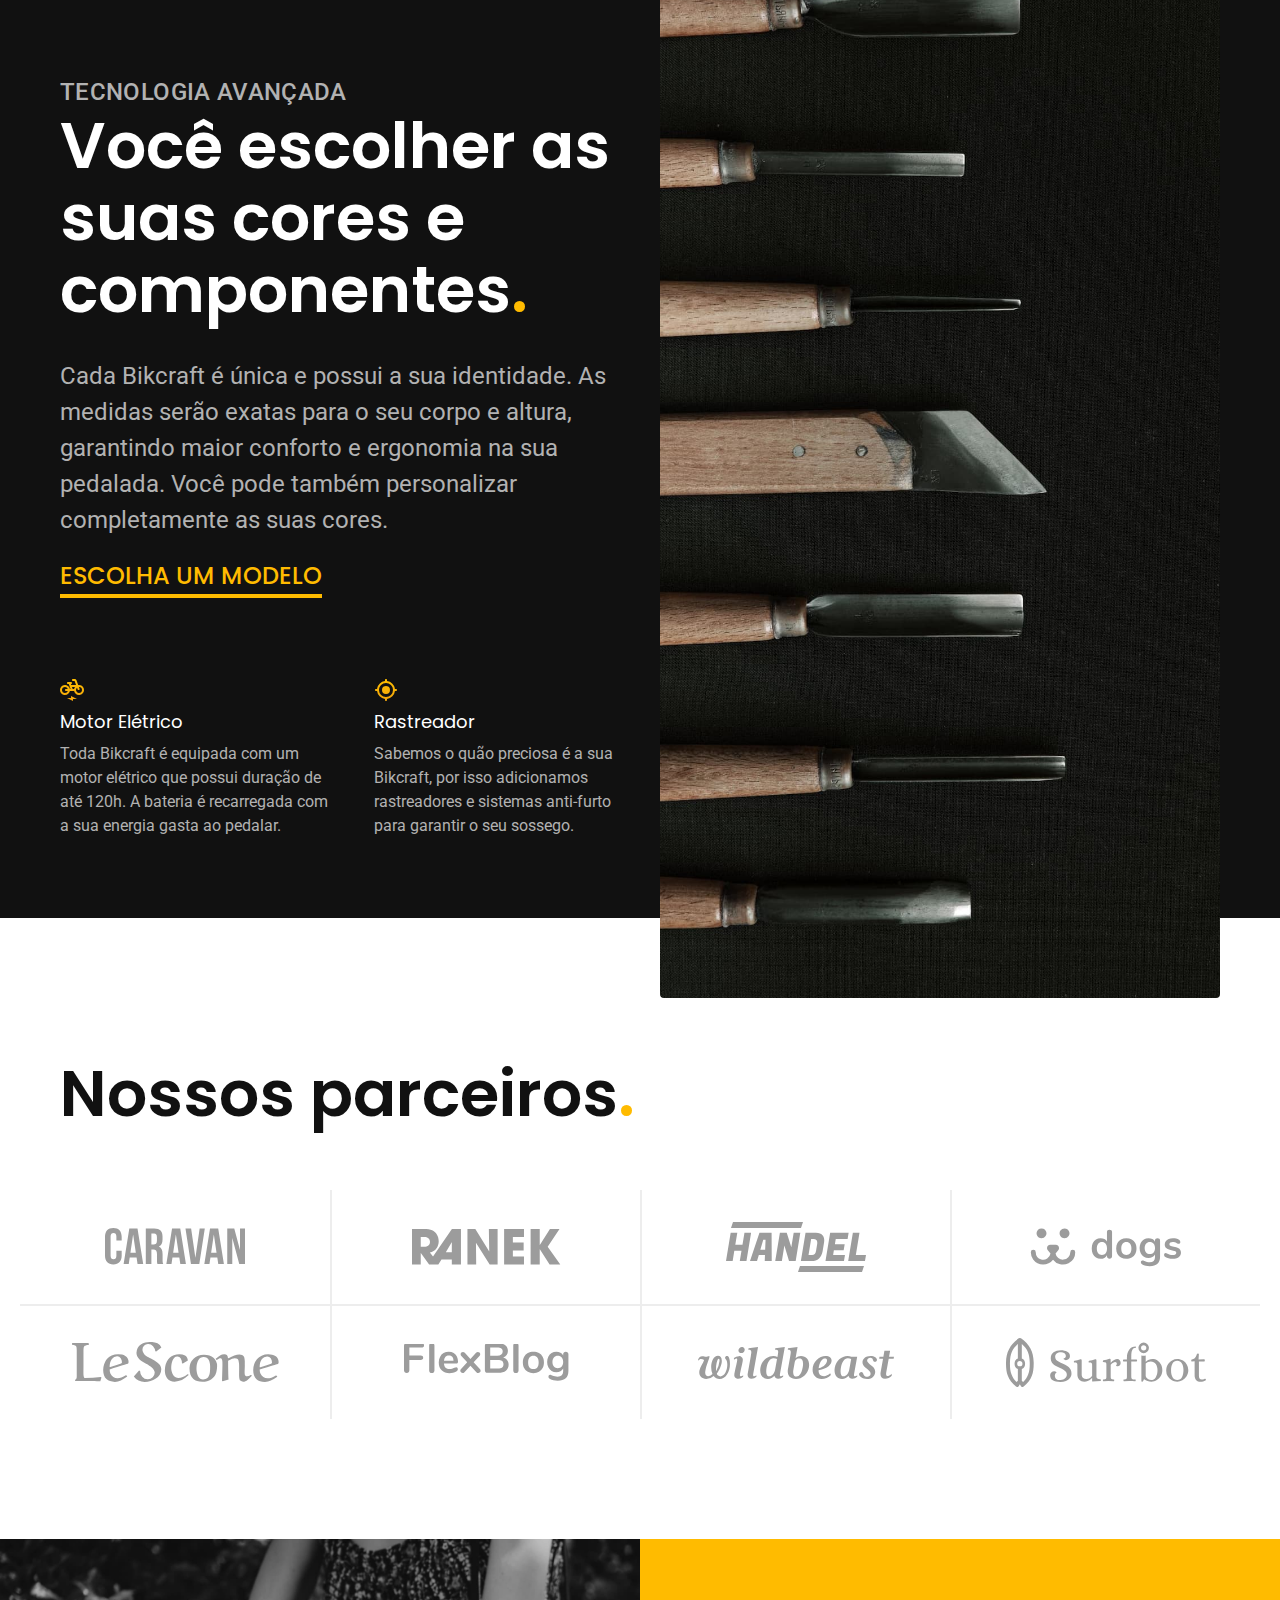
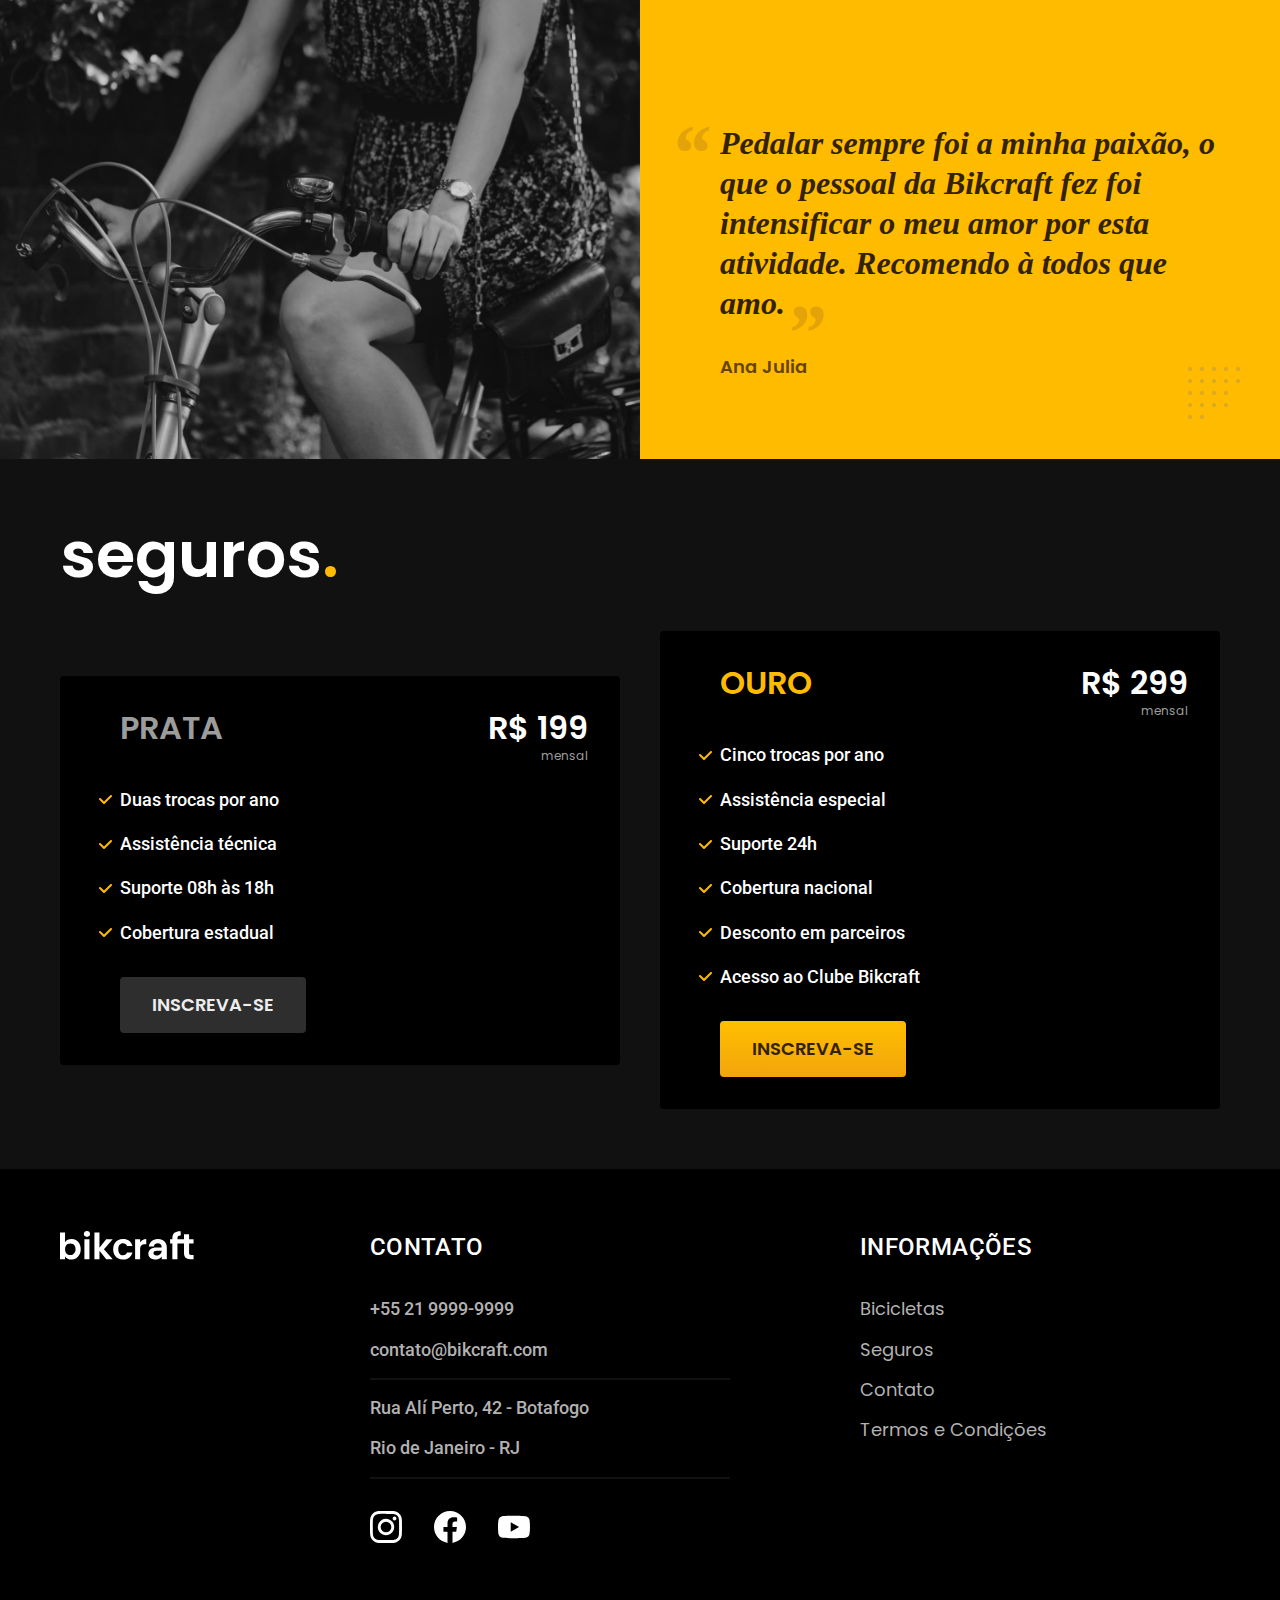
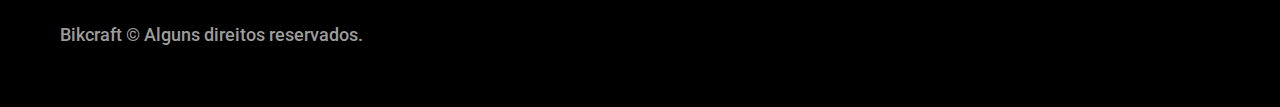
==== commit e2e907ce: "feito a area de orçamento e otimizações" ====
--- a/index.html
+++ b/index.html
@@ -6,6 +6,8 @@
   <meta name="viewport" content="width=device-width, initial-scale=1.0">
   <meta name="description" content="Bicicletas elétricas de alta precisão e qualidade, feitas sob medida para você. Explore o mundo na sua velocidade com a Bikcraft.">
   <title>Bikcraft - Bicicletas Elétricas</title>
+
+  <link rel="preload" href="./css/style.css" as="style">
   <link rel="stylesheet" href="./css/style.css">
 
   <link rel="preconnect" href="https://fonts.googleapis.com">
@@ -16,7 +18,7 @@
 <body>
   <header class="header-bg">
     <div class="header container">
-      <a href="./"><img src="./img/bikcraft.svg" alt=""></a>
+      <a href="./"><img src="./img/bikcraft.svg" width="136" height="32" alt=""></a>
 
       <nav aria-label="primaria">
         <ul class="header-menu font-1-m cor-0">
@@ -35,9 +37,10 @@
         <p class="font-2-l cor-5">Bicicletas elétricas de alta precisão e qualidade, feitas sob medida para você. Explore o mundo na sua velocidade com a Bikcraft.</p>
         <a class="botao" href="./bicicletas.html">Escolha a sua</a>
       </div>
-      <div>
-        <img src="./img/fotos/introducao.jpg" alt="Bicicleta elétrica preta.">
-      </div>
+      <picture>
+        <source media="(max-width: 800px)" srcset="./img/bicicletas/nimbus.jpg">
+        <img src="./img/fotos/introducao.jpg" width="1280" height="1600" alt="Bicicleta elétrica preta.">
+      </picture>
     </div>
   </main>
 
@@ -47,27 +50,28 @@
     <ul>
       <li>
         <a href="./bicicletas/magic.html">
-          <img src="./img/bicicletas/magic-home.jpg" alt="Bicicleta preta">
+          <img src="./img/bicicletas/magic-home.jpg" width="920" height="1040" alt="Bicicleta preta">
           <h3 class="font-1-xl">Magic Might</h3>
           <span class="font-2-m cor-8">R$ 2499</span>
         </a>
       </li>
       <li>
         <a href="./bicicletas/nimbus.html">
-          <img src="./img/bicicletas/nimbus-home.jpg" alt="Bicicleta preta">
+          <img src="./img/bicicletas/nimbus-home.jpg" width="920" height="1040" alt="Bicicleta preta">
           <h3 class="font-1-xl">Nimbus Stark</h3>
           <span class="font-2-m cor-8">R$ 4999</span>
         </a>
       </li>
       <li>
         <a href="./bicicletas/nebula.html">
-          <img src="./img/bicicletas/nebula-home.jpg" alt="Bicicleta preta">
+          <img src="./img/bicicletas/nebula-home.jpg" width="920" height="1040" alt="Bicicleta preta">
           <h3 class="font-1-xl">Nebula Cosmic</h3>
           <span class="font-2-m cor-8">R$ 3999</span>
         </a>
       </li>
     </ul>
   </article>
+
   <article class="tecnologia-bg">
     <div class="tecnologia container">
       <div class="tecnologia-conteudo">
@@ -77,19 +81,19 @@
         <a class="link" href="./bicicletas.html">Escolha um modelo</a>
         <div class="tecnologia-vantagens">
           <div>
-            <img src="./img/icones/eletrica.svg" alt="">
+            <img src="./img/icones/eletrica.svg" width="24" height="24" alt="">
             <h3 class="font-1-m cor-0">Motor Elétrico</h3>
             <p class="font-2-s cor-5">Toda Bikcraft é equipada com um motor elétrico que possui duração de até 120h. A bateria é recarregada com a sua energia gasta ao pedalar.</p>
           </div>
           <div>
-            <img src="./img/icones/rastreador.svg" alt="">
+            <img src="./img/icones/rastreador.svg" width="24" height="24" alt="">
             <h3 class="font-1-m cor-0">Rastreador</h3>
             <p class="font-2-s cor-5">Sabemos o quão preciosa é a sua Bikcraft, por isso adicionamos rastreadores e sistemas anti-furto para garantir o seu sossego.</p>
           </div>
         </div>
       </div>
       <div class="tecnologia-imagem">
-        <img src="./img/fotos/tecnologia.jpg" alt="">
+        <img src="./img/fotos/tecnologia.jpg" width="1200" height="1920" alt="">
       </div>
     </div>
   </article>
@@ -98,20 +102,20 @@
     <h2 class="container font-1-xxl">Nossos parceiros<span class="cor-p1">.</span></h2>
 
     <ul>
-      <li><img src="./img/parceiros/caravan.svg" alt="caravan"></li>
-      <li><img src="./img/parceiros/ranek.svg" alt="renek"></li>
-      <li><img src="./img/parceiros/handel.svg" alt="dogs"></li>
-      <li><img src="./img/parceiros/dogs.svg" alt="dogs"></li>
-      <li><img src="./img/parceiros/lescone.svg" alt="lescone"></li>
-      <li><img src="./img/parceiros/flexblog.svg" alt="flexblog"></li>
-      <li><img src="./img/parceiros/wildbeast.svg" alt="wildbeast"></li>
-      <li><img src="./img/parceiros/surfbot.svg" alt="surfbot"></li>
+      <li><img src="./img/parceiros/caravan.svg" width="140" height="38" alt="caravan"></li>
+      <li><img src="./img/parceiros/ranek.svg" width="149" height="36" alt="renek"></li>
+      <li><img src="./img/parceiros/handel.svg" width="140" height="50" alt="dogs"></li>
+      <li><img src="./img/parceiros/dogs.svg" width="152" height="39" alt="dogs"></li>
+      <li><img src="./img/parceiros/lescone.svg" width="208" height="41" alt="lescone"></li>
+      <li><img src="./img/parceiros/flexblog.svg" width="165" height="38" alt="flexblog"></li>
+      <li><img src="./img/parceiros/wildbeast.svg" width="196" height="34" alt="wildbeast"></li>
+      <li><img src="./img/parceiros/surfbot.svg" width="200" height="49" alt="surfbot"></li>
     </ul>
   </section>
 
   <section class="depoimento" aria-label="Depoimento">
     <div>
-      <img src="./img/fotos/depoimento.jpg" alt="Pessoa pedalando uma bicicleta Kikcraft">
+      <img src="./img/fotos/depoimento.jpg" width="1560" height="1360" alt="Pessoa pedalando uma bicicleta Kikcraft">
     </div>
     <div class="depoimento-conteudo">
       <blockquote class="font-1-xl cor-p5">
@@ -154,7 +158,7 @@
 
   <footer class="footer-bg">
     <div class="footer container">
-      <img src="./img/bikcraft.svg" alt="Bikcraft">
+      <img src="./img/bikcraft.svg" width="136" height="32" alt="Bikcraft">
       <div class="footer-contato">
         <h3 class="font-2-l-b cor-0">Contato</h3>
         <ul class="font-2-m cor-5">
@@ -165,11 +169,11 @@
         </ul>
         <div class="footer-redes">
           <a href="./">
-            <img src="./img/redes/instagram.svg" alt="instagram">
+            <img src="./img/redes/instagram.svg" width="32" height="32" alt="instagram">
           </a> <a href="./">
-            <img src="./img/redes/facebook.svg" alt="Facebook">
+            <img src="./img/redes/facebook.svg" width="32" height="32" alt="Facebook">
           </a> <a href="./">
-            <img src="./img/redes/youtube.svg" alt="Youtube">
+            <img src="./img/redes/youtube.svg" width="32" height="32" alt="Youtube">
           </a>
         </div>
       </div>
--- a/css/style.css
+++ b/css/style.css
@@ -7,7 +7,8 @@
 @import "./global/footer.css";
 
 /* Utilidades */
-@import "./componentes/utilidades.css";
+@import "./utilidades/utilidades.css";
+@import "./utilidades/formulario.css";
 
 /*Home*/
 
@@ -20,8 +21,21 @@
 @import "./bicicletas/bicicletas-lista.css";
 @import "./bicicletas/bicicletas.css";
 
+/*Bicicleta*/
+@import "./bicicleta/bicicleta.css";
+@import "./bicicleta/seguro.css";
+
 /*Seguros*/
 @import "./seguros/seguros.css";
+@import "./seguros/vantagens.css";
+@import "./seguros/perguntas.css";
+
+/*Contato*/
+@import "./contato/contato.css";
+@import "./contato/lojas.css";
+
+/*Contato*/
+@import "./orcamento/orcamento.css";
 
 /*Termos*/
 @import "./termos/termos.css";
--- a/css/style.css
+++ b/css/style.css
@@ -7,7 +7,8 @@
 @import "./global/footer.css";
 
 /* Utilidades */
-@import "./componentes/utilidades.css";
+@import "./utilidades/utilidades.css";
+@import "./utilidades/formulario.css";
 
 /*Home*/
 
@@ -20,8 +21,21 @@
 @import "./bicicletas/bicicletas-lista.css";
 @import "./bicicletas/bicicletas.css";
 
+/*Bicicleta*/
+@import "./bicicleta/bicicleta.css";
+@import "./bicicleta/seguro.css";
+
 /*Seguros*/
 @import "./seguros/seguros.css";
+@import "./seguros/vantagens.css";
+@import "./seguros/perguntas.css";
+
+/*Contato*/
+@import "./contato/contato.css";
+@import "./contato/lojas.css";
+
+/*Contato*/
+@import "./orcamento/orcamento.css";
 
 /*Termos*/
 @import "./termos/termos.css";
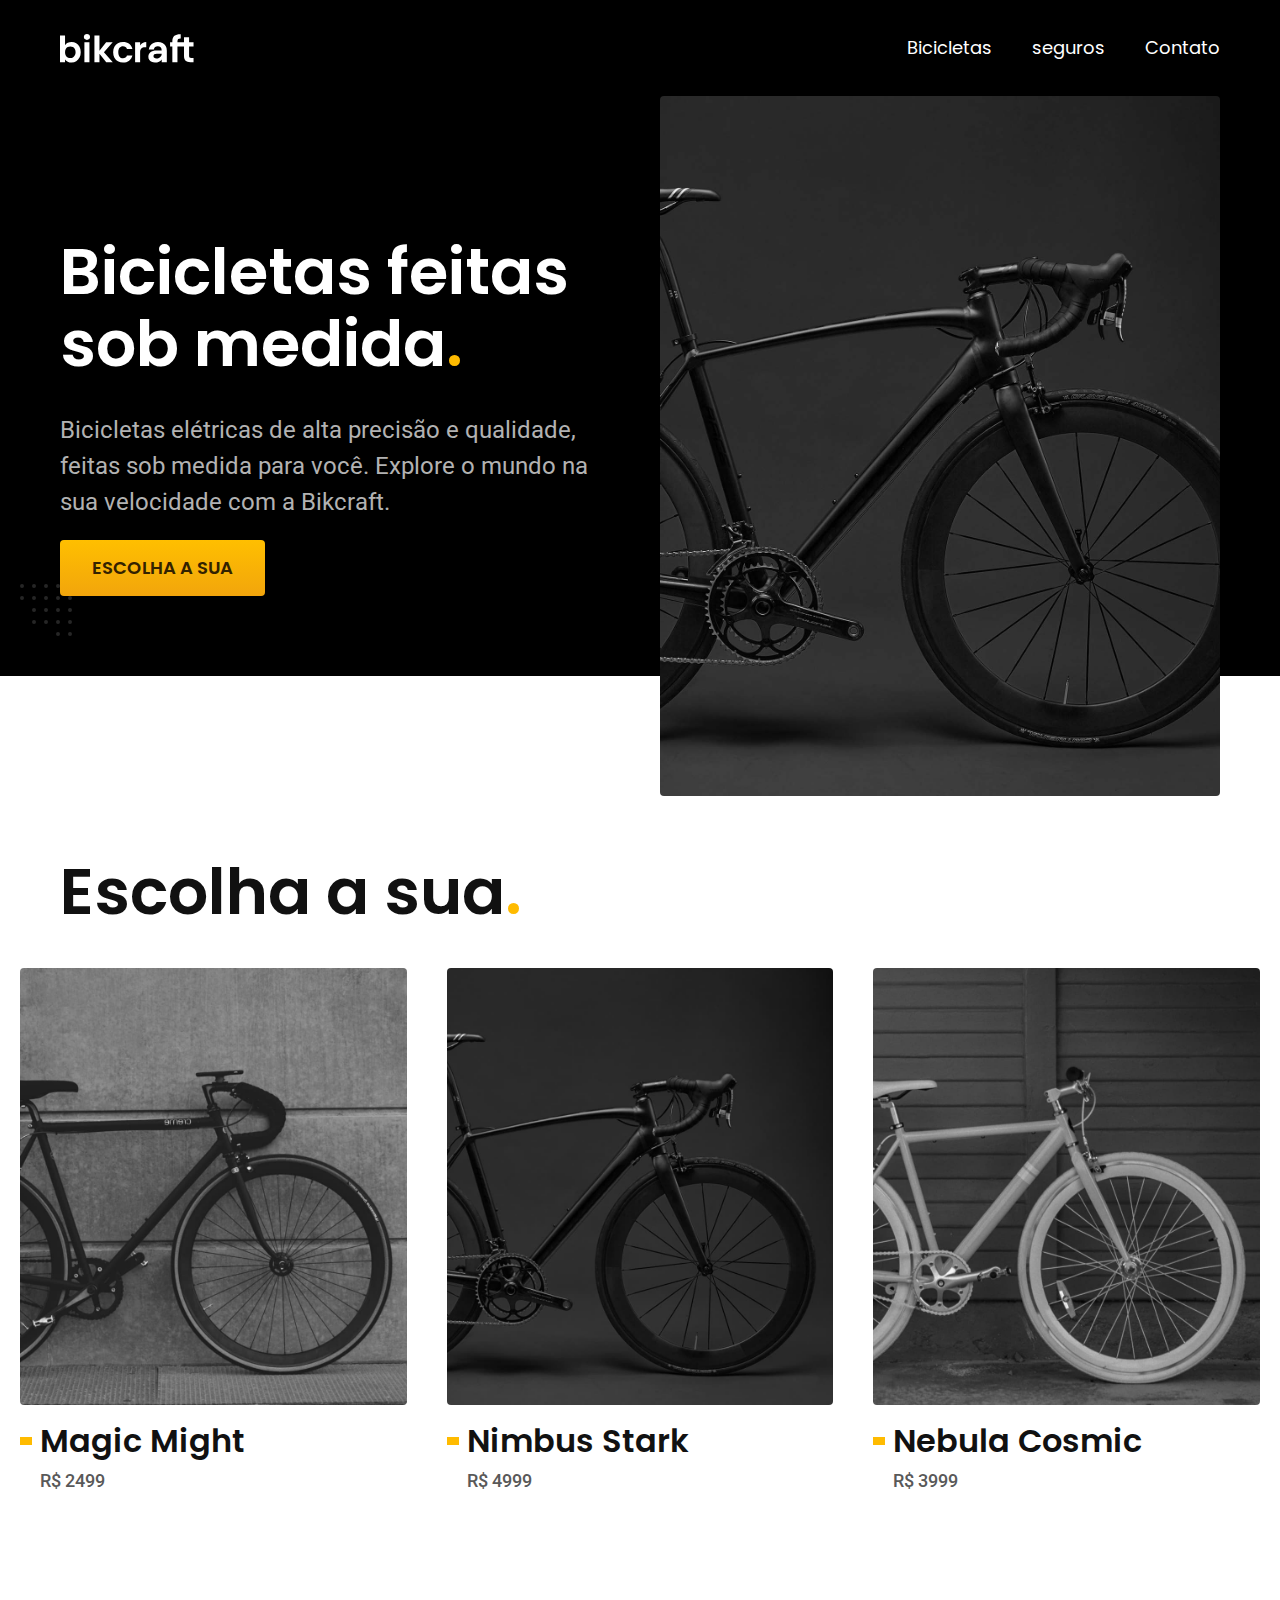
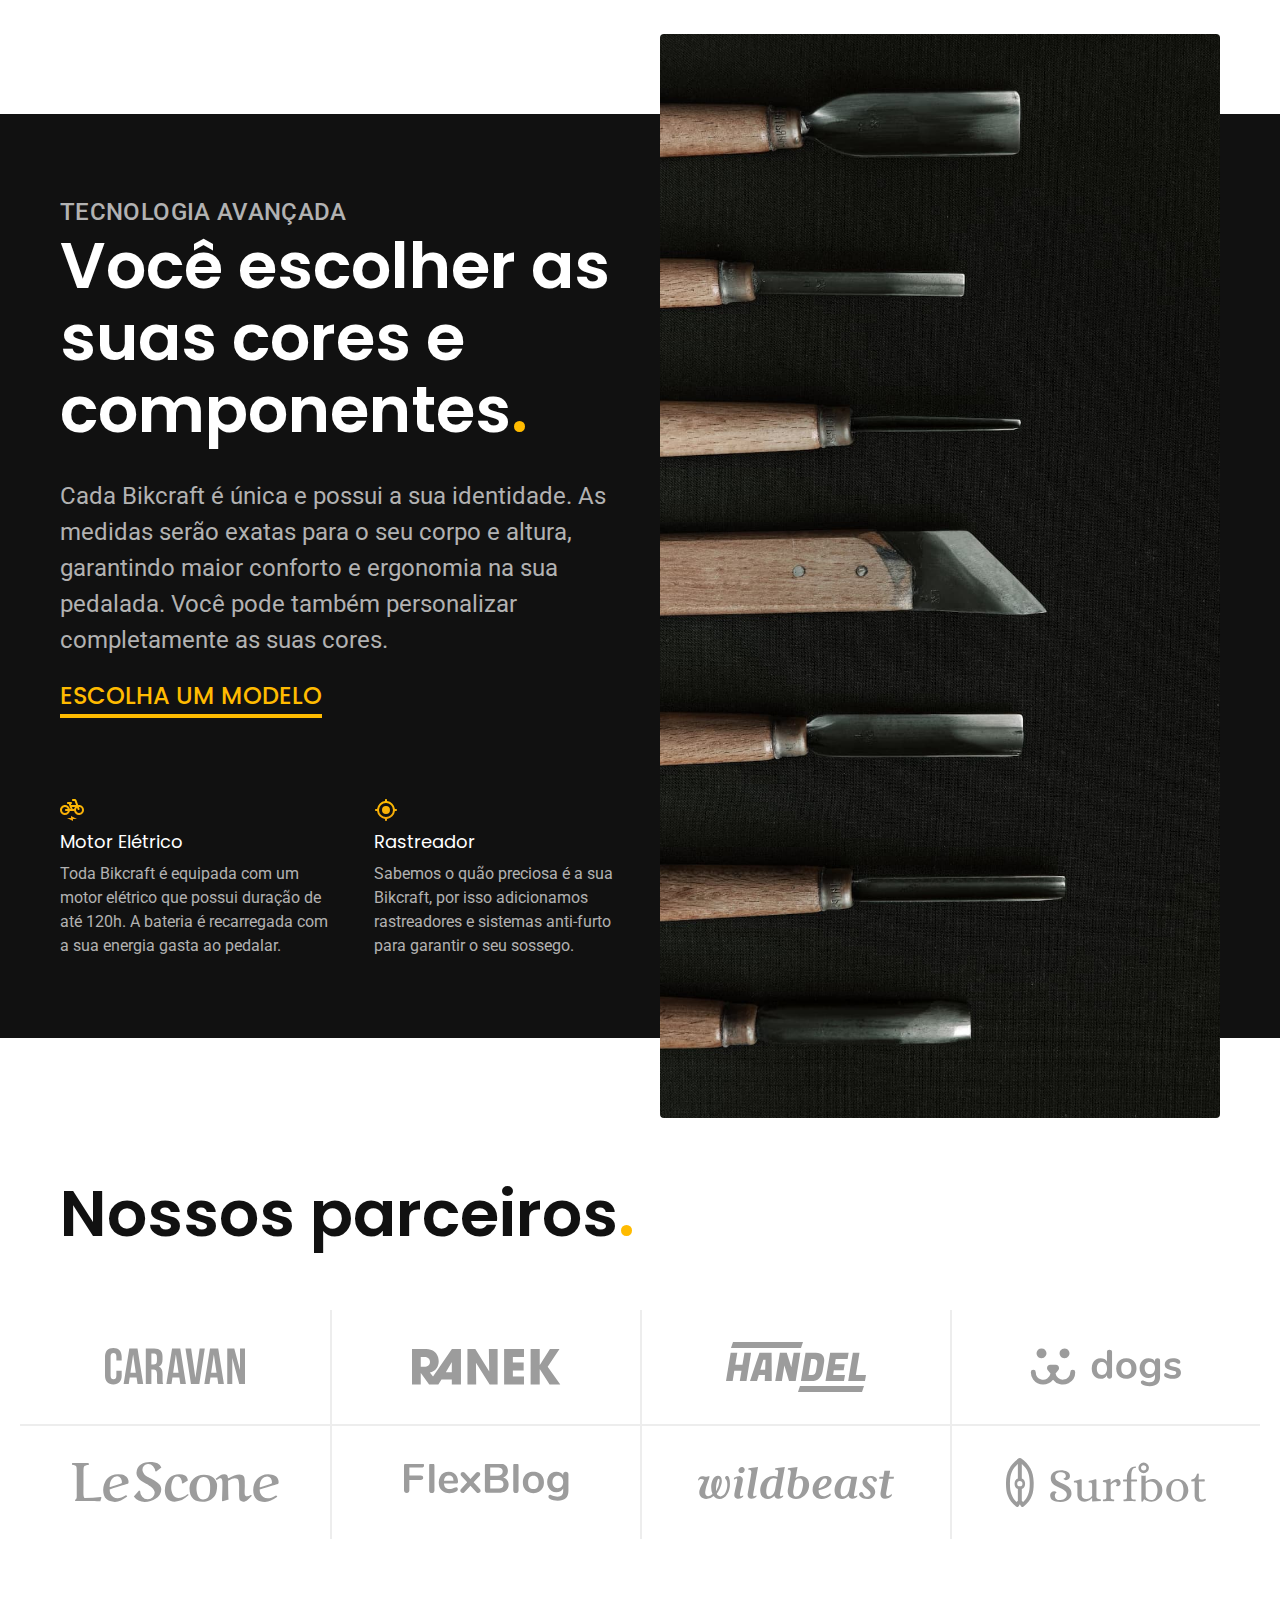
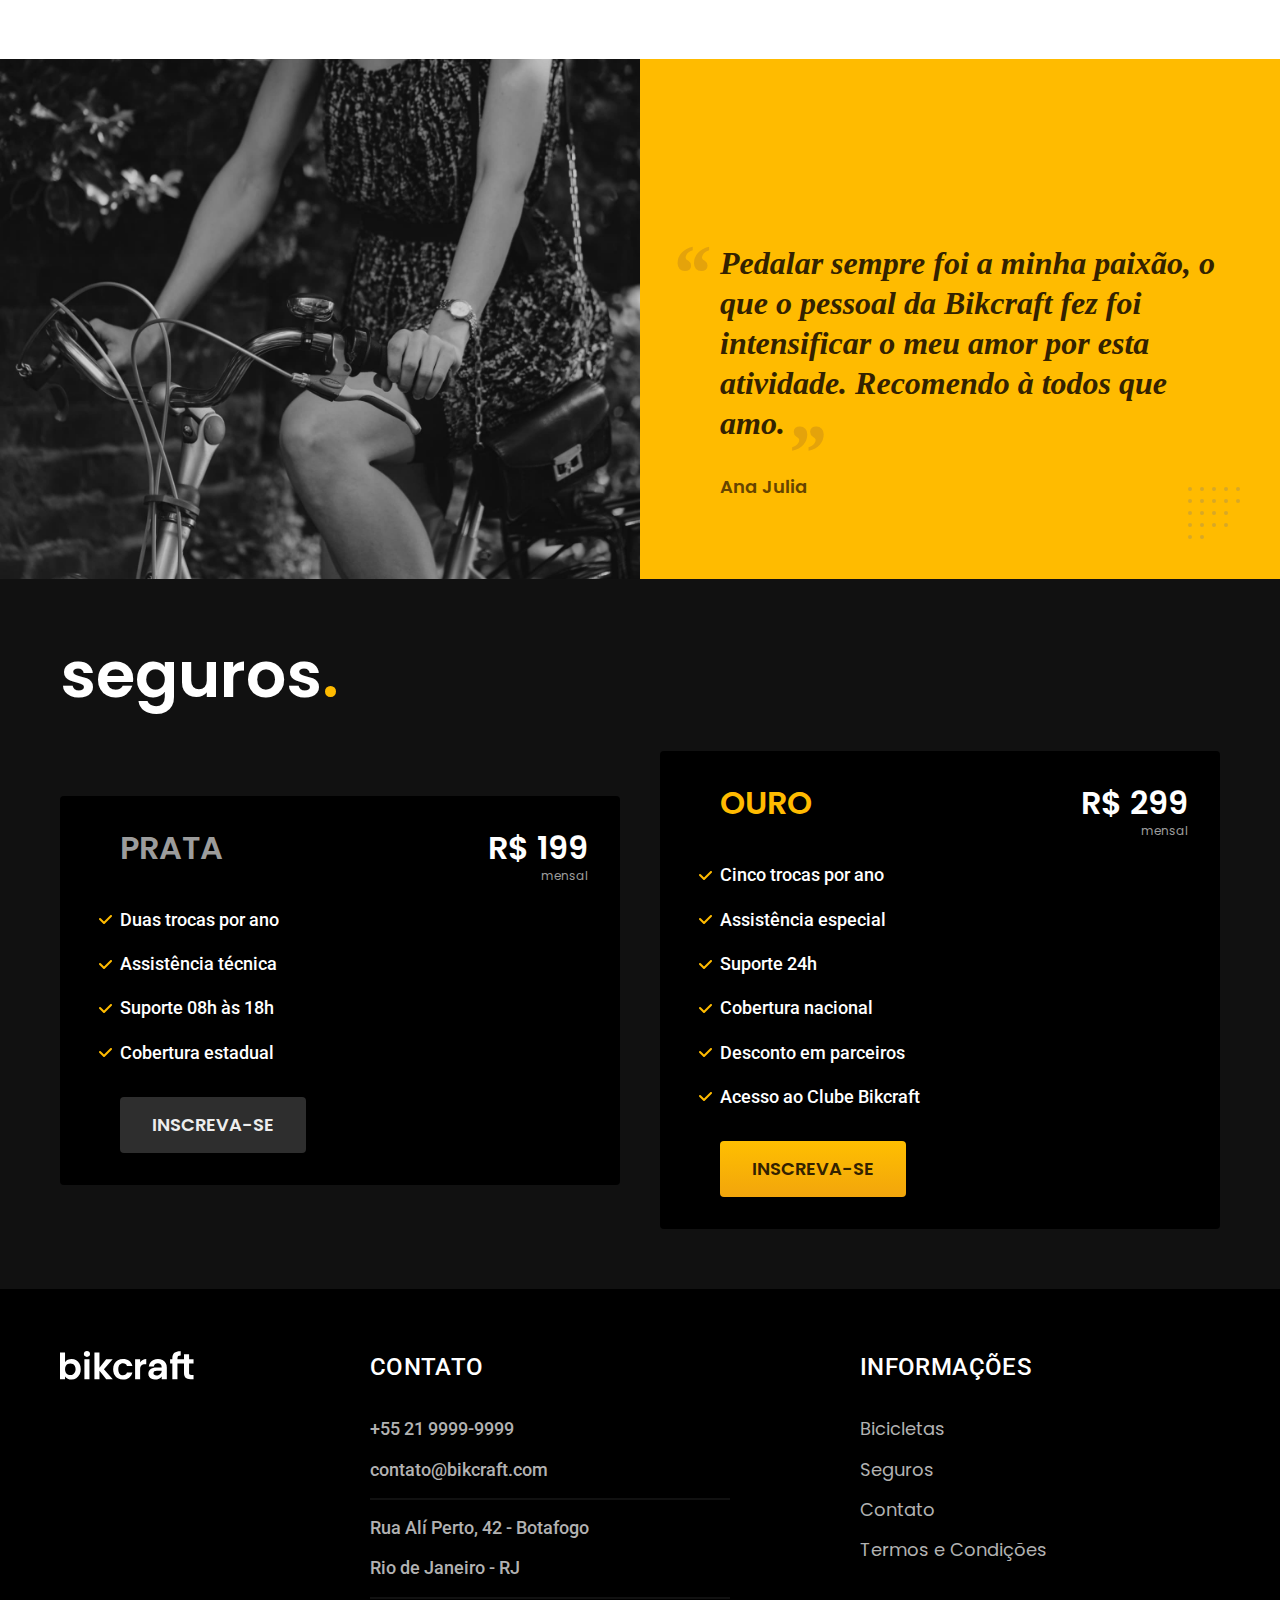
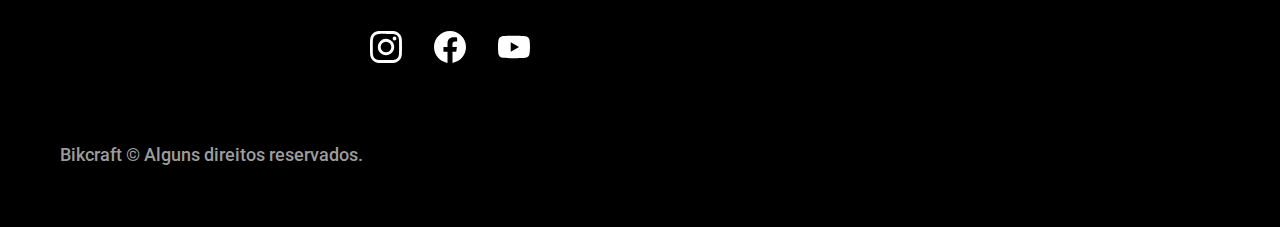
==== commit c9e6b8d5: "feito o javaScript" ====
--- a/index.html
+++ b/index.html
@@ -13,6 +13,11 @@
   <link rel="preconnect" href="https://fonts.googleapis.com">
   <link rel="preconnect" href="https://fonts.gstatic.com" crossorigin>
   <link href="https://fonts.googleapis.com/css2?family=Merriweather:wght@900&family=Poppins:wght@400;600&family=Roboto:wght@400;500&display=swap" rel="stylesheet">
+
+
+  <script>
+    document.documentElement.classList.add('js');
+  </script>
 </head>
 
 <body>
@@ -33,11 +38,11 @@
   <main class="introducao-bg">
     <div class="introducao container">
       <div class="introducao-conteudo">
-        <h1 class="font-1-xxl cor-0">Bicicletas feitas sob medida<span class="cor-p1">.</span></h1>
-        <p class="font-2-l cor-5">Bicicletas elétricas de alta precisão e qualidade, feitas sob medida para você. Explore o mundo na sua velocidade com a Bikcraft.</p>
-        <a class="botao" href="./bicicletas.html">Escolha a sua</a>
-      </div>
-      <picture>
+        <h1 class="font-1-xxl cor-0 fadeInDown" data-anime="200">Bicicletas feitas sob medida<span class="cor-p1">.</span></h1>
+        <p class="font-2-l cor-5" fadeInDown data-anime="400">Bicicletas elétricas de alta precisão e qualidade, feitas sob medida para você. Explore o mundo na sua velocidade com a Bikcraft.</p>
+        <a class="botao" fadeInDown data-anime="600" href="./bicicletas.html">Escolha a sua</a>
+      </div>
+      <picture fadeInDown data-anime="800">
         <source media="(max-width: 800px)" srcset="./img/bicicletas/nimbus.jpg">
         <img src="./img/fotos/introducao.jpg" width="1280" height="1600" alt="Bicicleta elétrica preta.">
       </picture>
@@ -191,6 +196,9 @@
       <p class="footer-copy font-2-m cor-6">Bikcraft © Alguns direitos reservados.</p>
     </div>
   </footer>
+
+  <script src="./js/plugins/simple-anime.js"></script>
+  <script src="./js/script.js"></script>
 </body>
 
 </html>--- a/css/style.css
+++ b/css/style.css
@@ -1,13 +1,13 @@
 @import "./global/header.css";
 @import "./utilidades/tipografia.css";
 @import "./utilidades/cores.css";
-@import "./utilidades/componentes.css";
+@import "./utilidades/animacao.css";
 
 @import "./global/global.css";
 @import "./global/footer.css";
 
 /* Utilidades */
-@import "./utilidades/utilidades.css";
+@import "./utilidades/componentes.css";
 @import "./utilidades/formulario.css";
 
 /*Home*/
--- a/css/style.css
+++ b/css/style.css
@@ -1,13 +1,13 @@
 @import "./global/header.css";
 @import "./utilidades/tipografia.css";
 @import "./utilidades/cores.css";
-@import "./utilidades/componentes.css";
+@import "./utilidades/animacao.css";
 
 @import "./global/global.css";
 @import "./global/footer.css";
 
 /* Utilidades */
-@import "./utilidades/utilidades.css";
+@import "./utilidades/componentes.css";
 @import "./utilidades/formulario.css";
 
 /*Home*/
